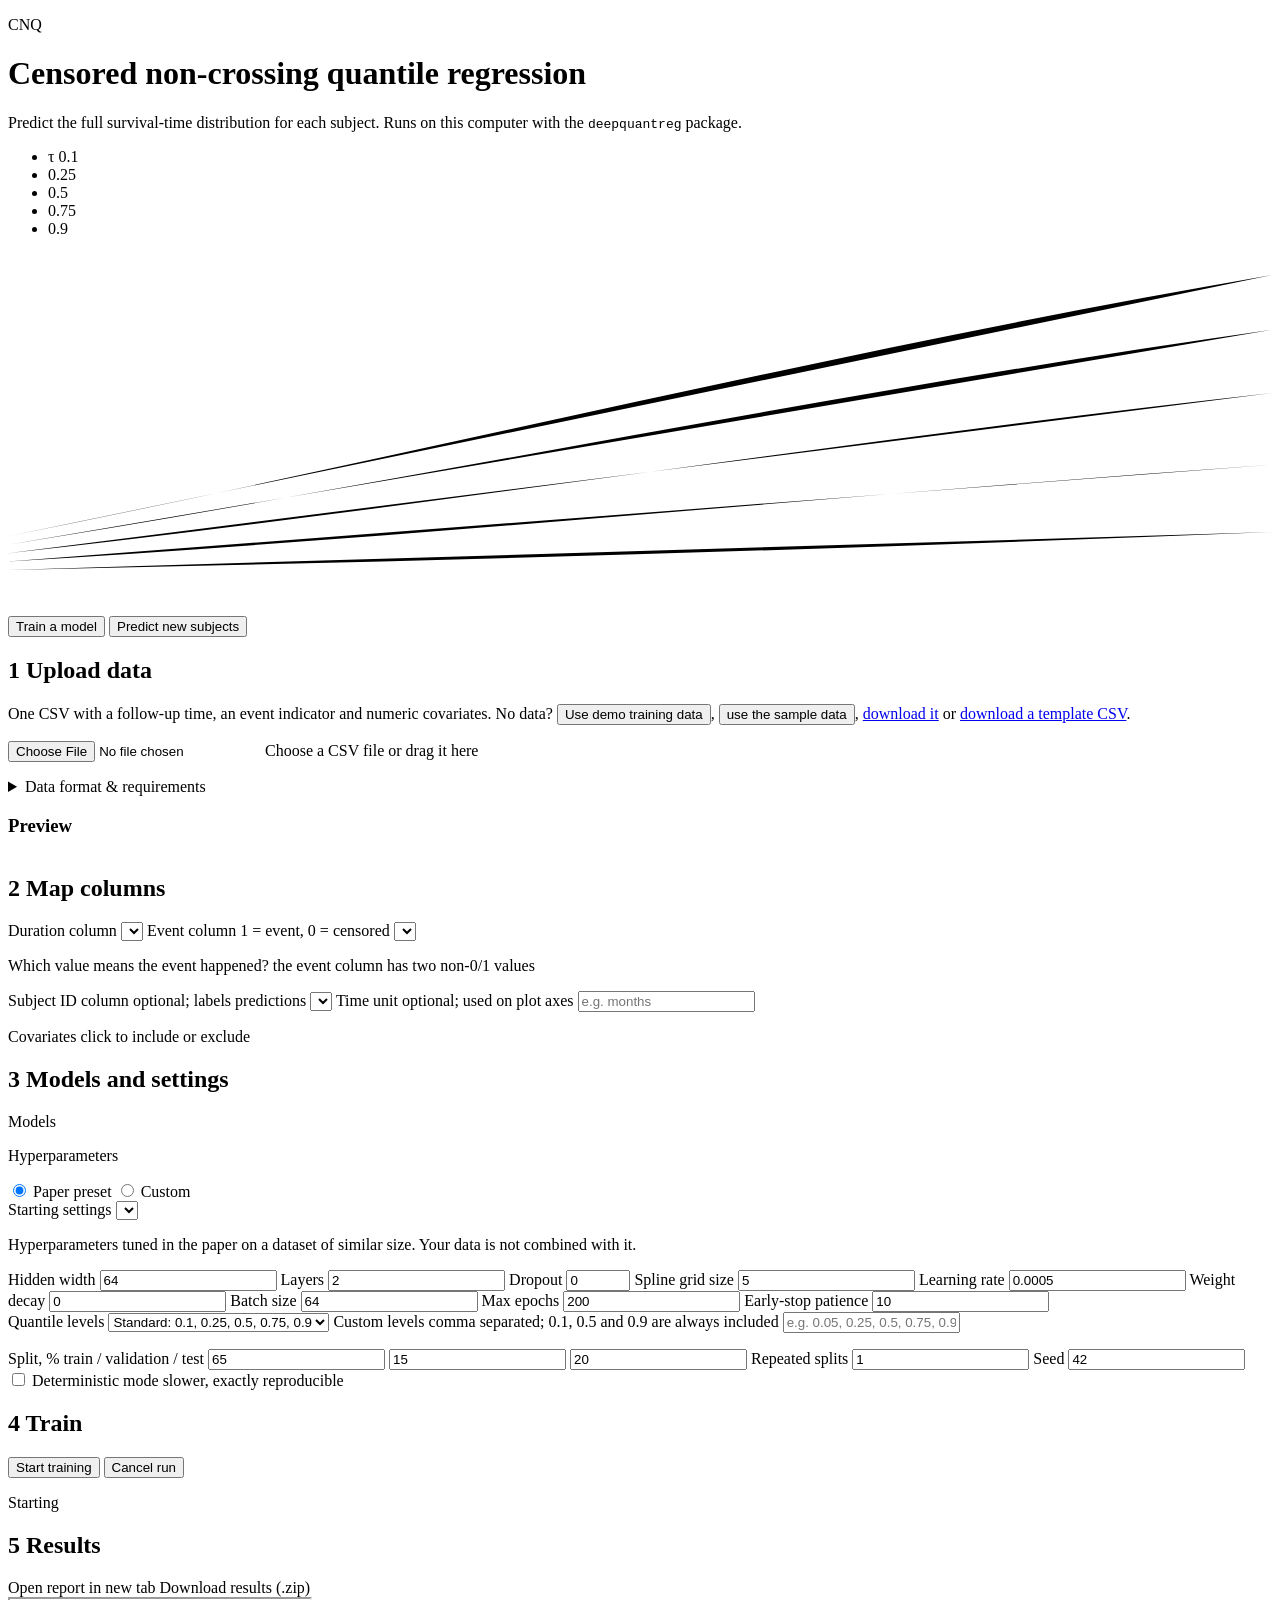
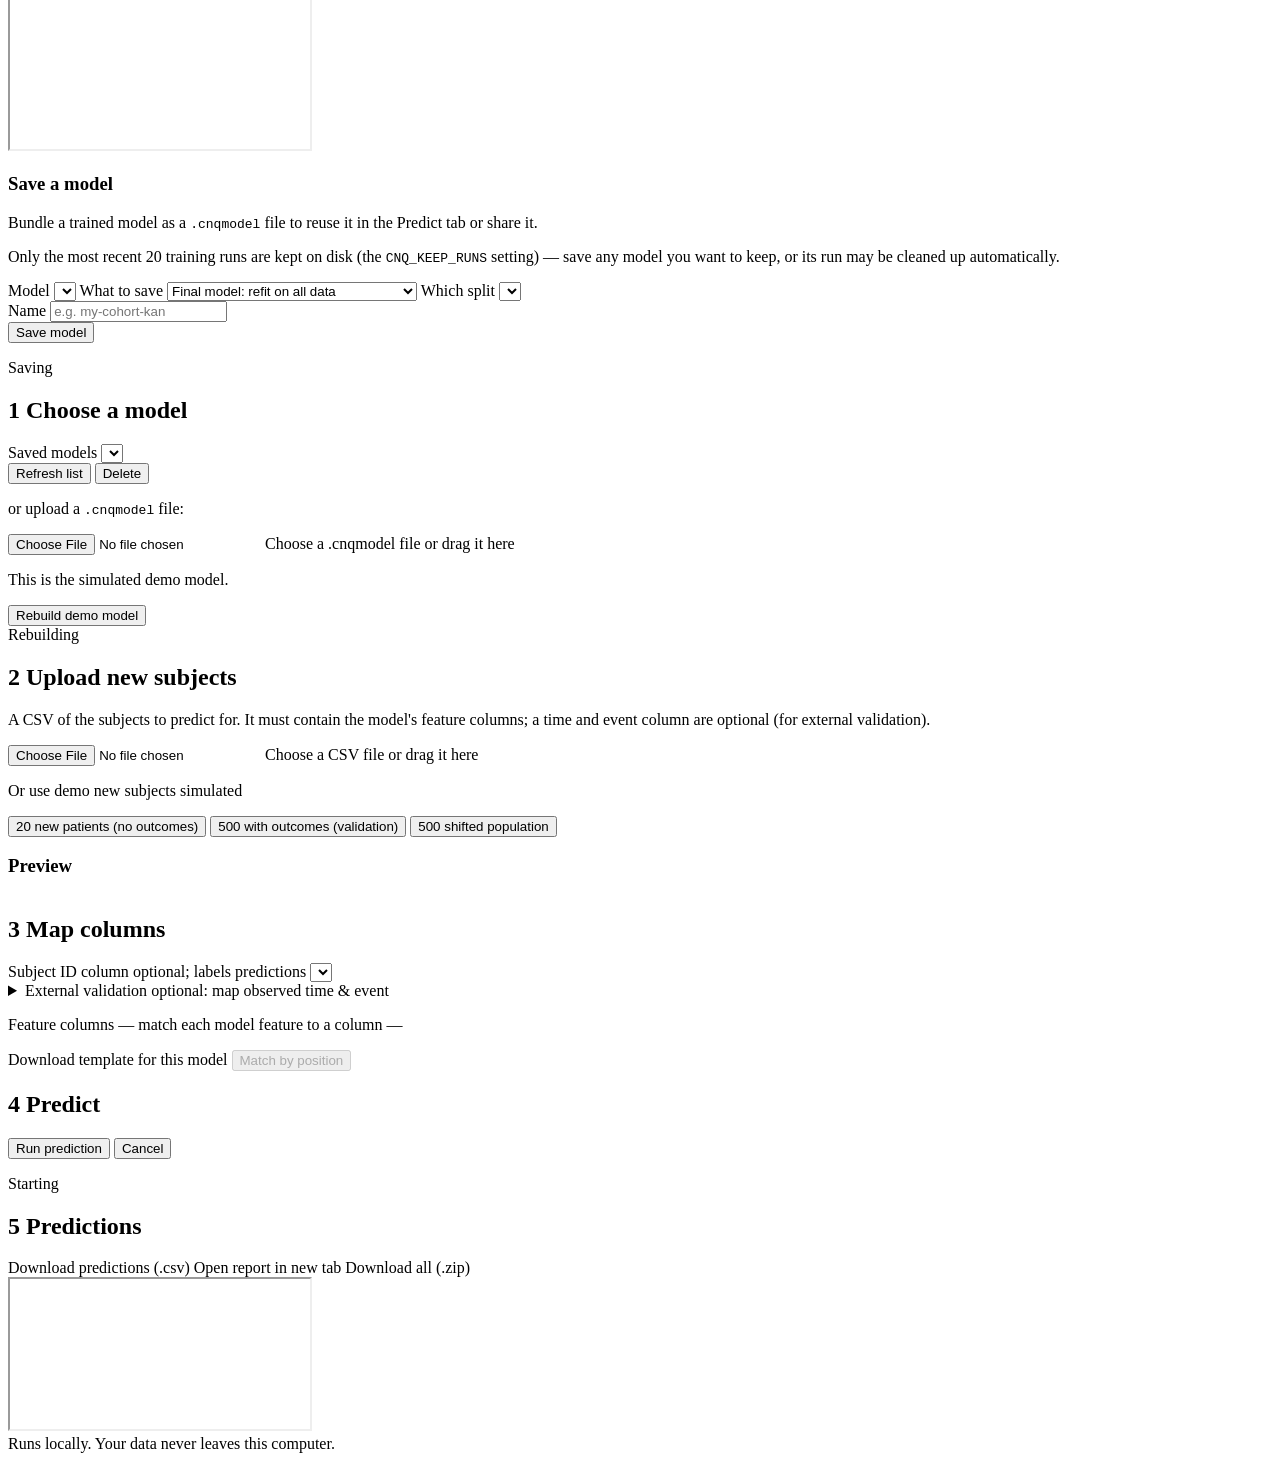
==== cnq_app/static/index.html @ d2b54f97 "Address models by stable id, not display label (fixes demo predict) Root cause: the HTTP layer speci" ====
<!doctype html>
<html lang="en">
<head>
  <meta charset="utf-8">
  <meta name="viewport" content="width=device-width, initial-scale=1">
  <title>CNQ: Censored Non-crossing Quantile Regression</title>
  <link rel="stylesheet" href="/style.css?v=9">
</head>
<body>
<header class="masthead">
  <div class="masthead-inner">
    <div class="masthead-text">
      <p class="product">CNQ</p>
      <h1>Censored non-crossing quantile regression</h1>
      <p class="sub">Predict the full survival-time distribution for each subject. Runs on this computer with the <code>deepquantreg</code> package.</p>
      <ul class="legend" aria-label="Quantile colour key">
        <li><i style="--c: var(--q10)"></i>τ 0.1</li>
        <li><i style="--c: var(--q25)"></i>0.25</li>
        <li><i style="--c: var(--q50)"></i>0.5</li>
        <li><i style="--c: var(--q75)"></i>0.75</li>
        <li><i style="--c: var(--q90)"></i>0.9</li>
      </ul>
    </div>
    <svg class="fan" viewBox="0 0 600 170" preserveAspectRatio="none" aria-hidden="true">
      <path d="M0,150 C200,146 400,140 600,132" stroke="var(--q10)"/>
      <path d="M0,146 C200,134 400,114 600,100" stroke="var(--q25)"/>
      <path d="M0,142 C200,120 400,88 600,66"  stroke="var(--q50)"/>
      <path d="M0,138 C200,106 400,64 600,36"  stroke="var(--q75)"/>
      <path d="M0,134 C200,94 400,44 600,10"   stroke="var(--q90)"/>
    </svg>
  </div>
</header>

<div id="health-banner" class="banner hidden" role="alert"></div>

<nav class="tabs" role="tablist" aria-label="Mode">
  <button class="tab on" id="tab-train" role="tab" aria-selected="true">Train a model</button>
  <button class="tab" id="tab-predict" role="tab" aria-selected="false">Predict new subjects</button>
</nav>

<main>
<div class="steps view" id="train-view">
  <!-- Step 1: data -->
  <section class="card step" id="step-data">
    <h2><span class="num">1</span> Upload data</h2>
    <p class="lead">One CSV with a follow-up time, an event indicator and numeric covariates.
      No data? <button type="button" id="use-demo" class="linklike">Use demo training data</button>,
      <button type="button" id="use-sample" class="linklike">use the sample data</button>,
      <a href="/api/sample" download>download it</a> or
      <a href="/api/template" download>download a template CSV</a>.</p>
    <label class="dropzone" for="file-input">
      <input type="file" id="file-input" accept=".csv,text/csv">
      <span class="dz-title">Choose a CSV file</span>
      <span class="dz-hint">or drag it here</span>
    </label>
    <p id="upload-status" class="status"></p>

    <details class="data-format">
      <summary>Data format &amp; requirements</summary>
      <div class="data-format-body">
        <p class="muted">One row per subject, with a header row and no blank rows.</p>
        <table class="doc-table">
          <tr><th>Column</th><th>What it is</th><th>Example</th></tr>
          <tr><td>Follow-up time</td><td>Time until the event or last contact (a positive number)</td><td>12.4</td></tr>
          <tr><td>Event indicator</td><td>1 = event happened, 0 = censored (still event-free)</td><td>1</td></tr>
          <tr><td>Covariates</td><td>One or more numeric predictors</td><td>age = 58</td></tr>
          <tr><td>Subject ID <span class="muted">(optional)</span></td><td>A label for each subject; not used as a predictor</td><td>S001</td></tr>
        </table>
        <ul class="checklist">
          <li>No blank cells in the columns you use.</li>
          <li>One row per subject (unique IDs if you provide an ID column).</li>
          <li>A single header row at the top.</li>
          <li>Times are positive; the event column is 0 or 1.</li>
        </ul>
        <p class="muted">Example</p>
        <pre class="example">subject_id,time,event,age,biomarker,treatment
S001,12.4,1,58,2.7,1
S002,36.0,0,64,1.2,0</pre>
        <p class="muted">Rough guide: aim for at least ~100 events; more events give steadier results.</p>
      </div>
    </details>

    <div id="preview-wrap" class="hidden">
      <h3>Preview</h3>
      <div class="table-scroll"><table id="preview-table"></table></div>
    </div>
  </section>

  <!-- Step 2: mapping -->
  <section class="card step hidden" id="step-map">
    <h2><span class="num">2</span> Map columns</h2>
    <div class="row">
      <label>Duration column
        <select id="duration-col"></select>
      </label>
      <label>Event column <span class="muted">1 = event, 0 = censored</span>
        <select id="event-col"></select>
      </label>
    </div>

    <div id="event-map" class="hidden subpanel">
      <p class="field-label">Which value means the event happened?
        <span class="muted">the event column has two non-0/1 values</span></p>
      <div id="event-map-options" class="segmented" role="radiogroup"></div>
    </div>

    <div class="row">
      <label>Subject ID column <span class="muted">optional; labels predictions</span>
        <select id="id-col"></select>
      </label>
      <label>Time unit <span class="muted">optional; used on plot axes</span>
        <input type="text" id="time-unit" placeholder="e.g. months" maxlength="24">
      </label>
    </div>

    <p class="field-label">Covariates <span class="muted">click to include or exclude</span></p>
    <div id="feature-list" class="chips"></div>

    <div id="validation-panel" class="validation hidden" aria-live="polite">
      <div id="v-errors" class="v-group v-errors"></div>
      <div id="v-warnings" class="v-group v-warnings"></div>
      <div id="v-summary" class="v-summary"></div>
    </div>
  </section>

  <!-- Step 3: models + config -->
  <section class="card step hidden" id="step-config">
    <h2><span class="num">3</span> Models and settings</h2>

    <p class="field-label">Models</p>
    <div id="model-list" class="chips chips-lg"></div>

    <p class="field-label">Hyperparameters</p>
    <div class="segmented" role="radiogroup">
      <label><input type="radio" name="mode" value="preset" checked> Paper preset</label>
      <label><input type="radio" name="mode" value="custom"> Custom</label>
    </div>

    <div id="preset-block" class="subpanel">
      <label>Starting settings
        <select id="preset-select"></select>
      </label>
      <p class="muted">Hyperparameters tuned in the paper on a dataset of similar size. Your data is not combined with it.</p>
    </div>

    <div id="custom-block" class="hidden subpanel grid-custom">
      <label>Hidden width <input type="number" id="c-hidden" value="64" min="1"></label>
      <label>Layers <input type="number" id="c-layers" value="2" min="1"></label>
      <label>Dropout <input type="number" id="c-dropout" value="0" step="0.05" min="0" max="0.9"></label>
      <label>Spline grid size <input type="number" id="c-grid" value="5" min="1"></label>
      <label>Learning rate <input type="number" id="c-lr" value="0.0005" step="0.0001"></label>
      <label>Weight decay <input type="number" id="c-wd" value="0" step="0.0001"></label>
      <label>Batch size <input type="number" id="c-batch" value="64" min="1"></label>
      <label>Max epochs <input type="number" id="c-epochs" value="200" min="1"></label>
      <label>Early-stop patience <input type="number" id="c-patience" value="10" min="1"></label>
    </div>

    <label>Quantile levels
      <select id="quantile-grid">
        <option value="standard">Standard: 0.1, 0.25, 0.5, 0.75, 0.9</option>
        <option value="every10">Every 10%: 0.1 to 0.9</option>
        <option value="every5">Every 5%: 0.05 to 0.95</option>
        <option value="every1">Every 1%: 0.01 to 0.99</option>
        <option value="custom">Custom list</option>
      </select>
    </label>
    <label id="quantile-custom-wrap" class="hidden">Custom levels
      <span class="muted">comma separated; 0.1, 0.5 and 0.9 are always included</span>
      <input type="text" id="quantile-custom" placeholder="e.g. 0.05, 0.25, 0.5, 0.75, 0.95">
    </label>
    <p id="quantile-info" class="muted"></p>
    <p id="quantile-warning" class="q-warning hidden"></p>

    <div class="row">
      <label class="split">Split, % <span class="muted">train / validation / test</span>
        <span class="split-inputs">
          <input type="number" id="split-train" value="65" min="0" aria-label="Train percent">
          <input type="number" id="split-valid" value="15" min="0" aria-label="Validation percent">
          <input type="number" id="split-test" value="20" min="0" aria-label="Test percent">
        </span>
      </label>
      <label>Repeated splits <input type="number" id="n-splits" value="1" min="1"></label>
      <label>Seed <input type="number" id="seed" value="42"></label>
    </div>
    <label class="inline"><input type="checkbox" id="deterministic"> Deterministic mode <span class="muted">slower, exactly reproducible</span></label>
  </section>

  <!-- Step 4: run -->
  <section class="card step hidden" id="step-run">
    <h2><span class="num">4</span> Train</h2>
    <div class="actions">
      <button id="run-btn" class="primary">Start training</button>
      <button id="cancel-btn" class="ghost-danger hidden">Cancel run</button>
    </div>
    <p id="run-error" class="error" role="status"></p>

    <div id="progress-wrap" class="progress hidden" aria-live="polite">
      <div class="progress-head">
        <span class="spinner" aria-hidden="true"></span>
        <span id="progress-step">Starting</span>
      </div>
      <div class="bar"><div id="bar-fill"></div></div>
      <div id="progress-detail" class="progress-detail"></div>
    </div>
  </section>

  <!-- Results -->
  <section class="card step hidden" id="step-results">
    <h2><span class="num">5</span> Results</h2>
    <div class="downloads">
      <a id="dl-report" class="btn" target="_blank">Open report in new tab</a>
      <a id="dl-zip" class="btn btn-outline">Download results (.zip)</a>
    </div>
    <iframe id="report-frame" title="Run report"></iframe>

    <div class="save-panel hidden" id="save-panel">
      <h3>Save a model</h3>
      <p class="muted">Bundle a trained model as a <code>.cnqmodel</code> file to reuse it in the Predict tab or share it.</p>
      <p class="muted">Only the most recent 20 training runs are kept on disk (the <code>CNQ_KEEP_RUNS</code>
        setting) — save any model you want to keep, or its run may be cleaned up automatically.</p>
      <div class="row">
        <label>Model
          <select id="save-model"></select>
        </label>
        <label>What to save
          <select id="save-type">
            <option value="final">Final model: refit on all data</option>
            <option value="ensemble">Ensemble of the repeated-split models</option>
            <option value="single_split">Single split</option>
          </select>
        </label>
        <label id="save-split-wrap" class="hidden">Which split
          <select id="save-split"></select>
        </label>
      </div>
      <div class="row">
        <label>Name
          <input type="text" id="save-name" placeholder="e.g. my-cohort-kan" maxlength="80">
        </label>
        <div class="save-action">
          <button id="save-btn" class="primary">Save model</button>
        </div>
      </div>
      <p id="save-error" class="error"></p>
      <div id="save-progress" class="progress hidden" aria-live="polite">
        <div class="progress-head">
          <span class="spinner" aria-hidden="true"></span>
          <span id="save-progress-step">Saving</span>
        </div>
        <div class="bar"><div id="save-bar-fill"></div></div>
        <div id="save-progress-detail" class="progress-detail"></div>
      </div>
      <p id="save-result" class="status hidden"></p>
    </div>
  </section>
</div><!-- /train-view -->

<div class="steps view hidden" id="predict-view">
  <!-- P1: choose a model -->
  <section class="card step" id="p-step-model">
    <h2><span class="num">1</span> Choose a model</h2>
    <div class="row">
      <label>Saved models
        <select id="p-model-select"></select>
      </label>
      <div class="save-action">
        <button type="button" id="p-refresh-models" class="linklike">Refresh list</button>
        <button type="button" id="p-delete-model" class="linklike danger-link hidden">Delete</button>
      </div>
    </div>
    <p class="lead">or upload a <code>.cnqmodel</code> file:</p>
    <label class="dropzone" for="p-model-file">
      <input type="file" id="p-model-file" accept=".cnqmodel">
      <span class="dz-title">Choose a .cnqmodel file</span>
      <span class="dz-hint">or drag it here</span>
    </label>
    <p id="p-model-status" class="status"></p>
    <div id="p-model-summary" class="model-summary hidden"></div>
    <div id="p-demo-rebuild" class="subpanel hidden">
      <p id="p-demo-rebuild-msg" class="status">This is the simulated demo model.</p>
      <button type="button" id="p-demo-rebuild-btn" class="btn-outline">Rebuild demo model</button>
      <div id="p-demo-rebuild-progress" class="progress hidden" aria-live="polite">
        <div class="progress-head"><span class="spinner" aria-hidden="true"></span>
          <span id="p-demo-rebuild-step">Rebuilding</span></div>
        <div class="bar"><div id="p-demo-rebuild-fill"></div></div>
        <div id="p-demo-rebuild-detail" class="progress-detail"></div>
      </div>
    </div>
  </section>

  <!-- P2: upload new subjects -->
  <section class="card step hidden" id="p-step-data">
    <h2><span class="num">2</span> Upload new subjects</h2>
    <p class="lead">A CSV of the subjects to predict for. It must contain the model's feature columns;
      a time and event column are optional (for external validation).</p>
    <label class="dropzone" for="p-file-input">
      <input type="file" id="p-file-input" accept=".csv,text/csv">
      <span class="dz-title">Choose a CSV file</span>
      <span class="dz-hint">or drag it here</span>
    </label>
    <p class="field-label">Or use demo new subjects <span class="muted">simulated</span></p>
    <div class="demo-choices" id="p-demo-subjects">
      <button type="button" class="btn-outline" data-demo="new">20 new patients (no outcomes)</button>
      <button type="button" class="btn-outline" data-demo="outcomes">500 with outcomes (validation)</button>
      <button type="button" class="btn-outline" data-demo="shifted">500 shifted population</button>
    </div>
    <p id="p-upload-status" class="status"></p>
    <div id="p-preview-wrap" class="hidden">
      <h3>Preview</h3>
      <div class="table-scroll"><table id="p-preview-table"></table></div>
    </div>
  </section>

  <!-- P3: map columns -->
  <section class="card step hidden" id="p-step-map">
    <h2><span class="num">3</span> Map columns</h2>
    <div class="row">
      <label>Subject ID column <span class="muted">optional; labels predictions</span>
        <select id="p-id-col"></select>
      </label>
    </div>
    <details class="data-format" id="p-external-block">
      <summary>External validation <span class="muted">optional: map observed time &amp; event</span></summary>
      <div class="data-format-body">
        <p class="muted">If your new subjects have known outcomes, map them to score the predictions
          (IPCW pinball, coverage, Uno C, calibration). The event column should be 0/1.</p>
        <div class="row">
          <label>Time column
            <select id="p-time-col"></select>
          </label>
          <label>Event column <span class="muted">1 = event, 0 = censored</span>
            <select id="p-event-col"></select>
          </label>
        </div>
      </div>
    </details>

    <p class="field-label">Feature columns
      <span class="muted" id="p-map-status">— match each model feature to a column —</span></p>
    <div class="map-actions">
      <a id="p-template-link" class="btn btn-outline hidden" download>Download template for this model</a>
      <button type="button" id="p-match-position" class="btn btn-outline" disabled>Match by position</button>
    </div>
    <div class="table-scroll map-scroll">
      <table id="p-feature-map" class="map-table"></table>
    </div>

    <div id="p-validation-panel" class="validation hidden" aria-live="polite">
      <div id="p-v-errors" class="v-group v-errors"></div>
      <div id="p-v-warnings" class="v-group v-warnings"></div>
      <div id="p-v-summary" class="v-summary"></div>
    </div>
  </section>

  <!-- P4: run -->
  <section class="card step hidden" id="p-step-run">
    <h2><span class="num">4</span> Predict</h2>
    <div class="actions">
      <button id="p-run-btn" class="primary">Run prediction</button>
      <button id="p-cancel-btn" class="ghost-danger hidden">Cancel</button>
    </div>
    <p id="p-run-error" class="error" role="status"></p>
    <div id="p-progress-wrap" class="progress hidden" aria-live="polite">
      <div class="progress-head">
        <span class="spinner" aria-hidden="true"></span>
        <span id="p-progress-step">Starting</span>
      </div>
      <div class="bar"><div id="p-bar-fill"></div></div>
      <div id="p-progress-detail" class="progress-detail"></div>
    </div>
  </section>

  <!-- P5: results -->
  <section class="card step hidden" id="p-step-results">
    <h2><span class="num">5</span> Predictions</h2>
    <p id="p-result-summary" class="v-summary"></p>
    <p id="p-result-mapping" class="muted"></p>
    <div class="downloads">
      <a id="p-dl-predictions" class="btn">Download predictions (.csv)</a>
      <a id="p-dl-report" class="btn btn-outline" target="_blank">Open report in new tab</a>
      <a id="p-dl-zip" class="btn btn-outline">Download all (.zip)</a>
    </div>
    <div class="table-scroll"><table id="p-pred-table"></table></div>
    <iframe id="p-report-frame" title="Prediction report"></iframe>
  </section>
</div><!-- /predict-view -->
</main>

<footer class="foot">Runs locally. Your data never leaves this computer.</footer>

<script src="/app.js?v=9"></script>
</body>
</html>
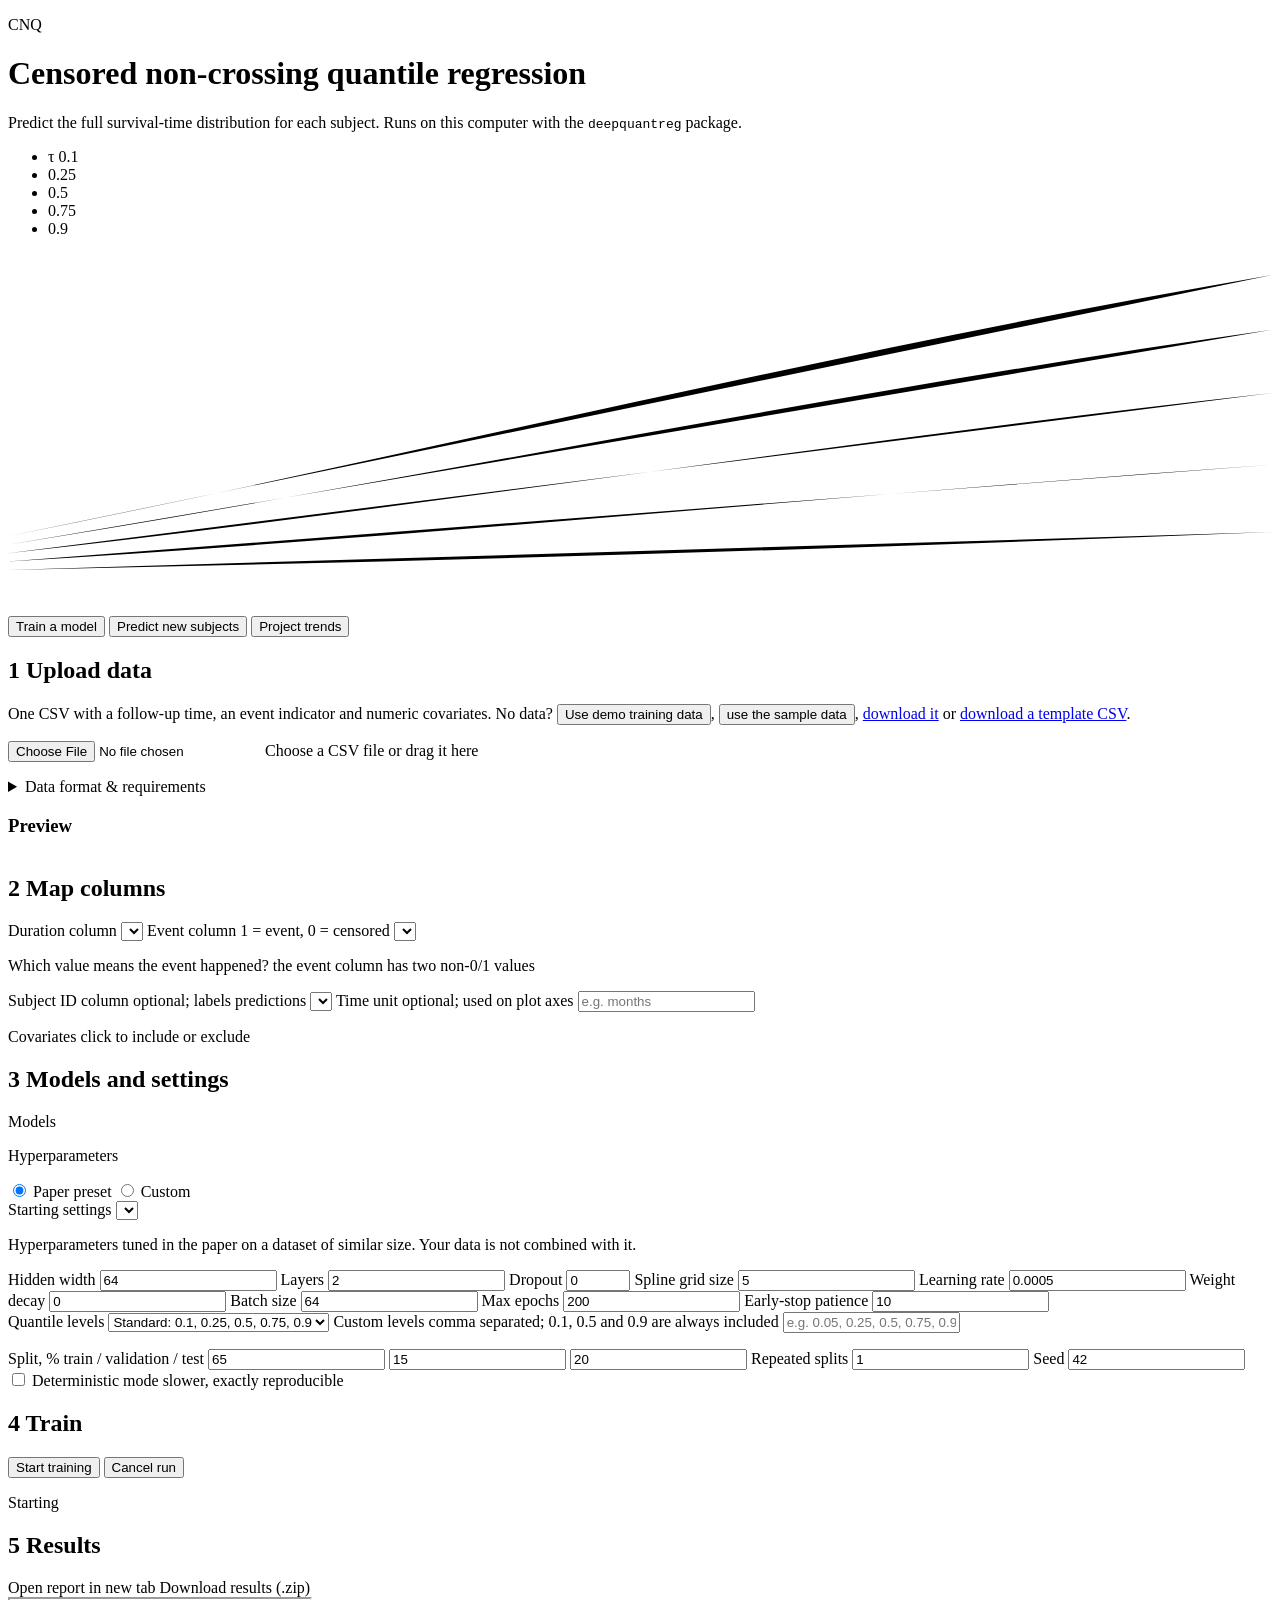
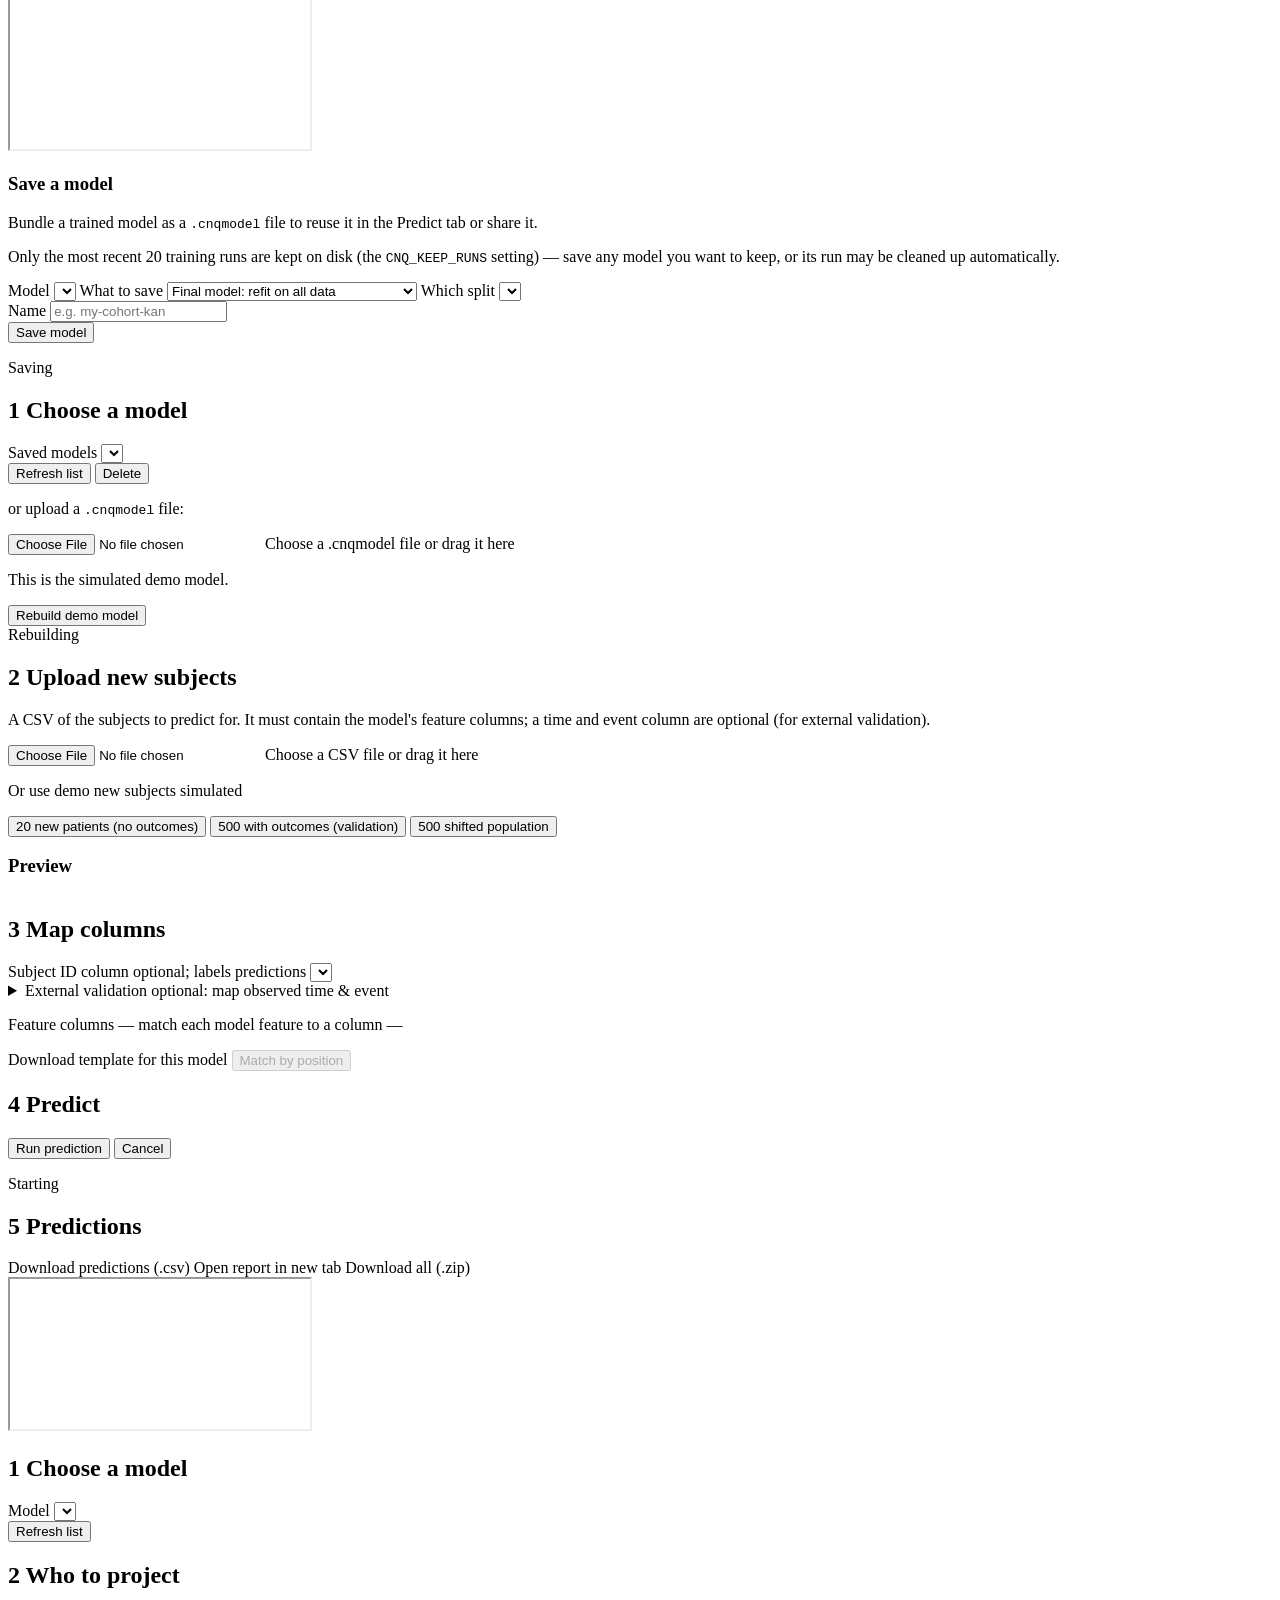
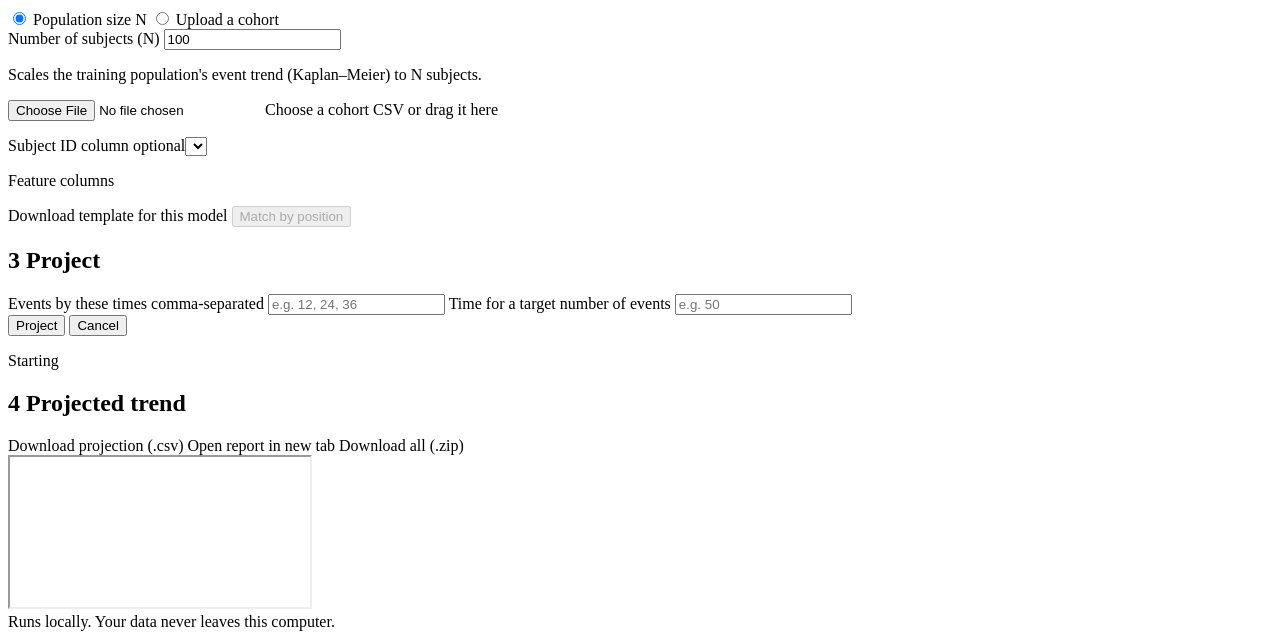
==== commit 0d03c5e7: "Add population/cohort trend projection (Phase 1) New 'Project trends' tab turns per-subject predicti" ====
--- a/cnq_app/static/index.html
+++ b/cnq_app/static/index.html
@@ -4,7 +4,7 @@
   <meta charset="utf-8">
   <meta name="viewport" content="width=device-width, initial-scale=1">
   <title>CNQ: Censored Non-crossing Quantile Regression</title>
-  <link rel="stylesheet" href="/style.css?v=9">
+  <link rel="stylesheet" href="/style.css?v=10">
 </head>
 <body>
 <header class="masthead">
@@ -36,6 +36,7 @@
 <nav class="tabs" role="tablist" aria-label="Mode">
   <button class="tab on" id="tab-train" role="tab" aria-selected="true">Train a model</button>
   <button class="tab" id="tab-predict" role="tab" aria-selected="false">Predict new subjects</button>
+  <button class="tab" id="tab-project" role="tab" aria-selected="false">Project trends</button>
 </nav>
 
 <main>
@@ -384,10 +385,89 @@
     <iframe id="p-report-frame" title="Prediction report"></iframe>
   </section>
 </div><!-- /predict-view -->
+
+<div class="steps view hidden" id="project-view">
+  <!-- PR1: model -->
+  <section class="card step" id="pr-step-model">
+    <h2><span class="num">1</span> Choose a model</h2>
+    <div class="row">
+      <label>Model <select id="pr-model-select"></select></label>
+      <div class="save-action">
+        <button type="button" id="pr-refresh-models" class="linklike">Refresh list</button>
+      </div>
+    </div>
+    <div id="pr-model-summary" class="model-summary hidden"></div>
+    <p id="pr-model-note" class="status"></p>
+  </section>
+
+  <!-- PR2: cohort -->
+  <section class="card step hidden" id="pr-step-inputs">
+    <h2><span class="num">2</span> Who to project</h2>
+    <div class="segmented" role="radiogroup">
+      <label><input type="radio" name="pr-mode" value="population" checked> Population size N</label>
+      <label><input type="radio" name="pr-mode" value="cohort"> Upload a cohort</label>
+    </div>
+    <div id="pr-population-block" class="subpanel">
+      <label>Number of subjects (N) <input type="number" id="pr-n" value="100" min="1"></label>
+      <p class="muted">Scales the training population's event trend (Kaplan–Meier) to N subjects.</p>
+    </div>
+    <div id="pr-cohort-block" class="subpanel hidden">
+      <label class="dropzone" for="pr-file-input">
+        <input type="file" id="pr-file-input" accept=".csv,text/csv">
+        <span class="dz-title">Choose a cohort CSV</span>
+        <span class="dz-hint">or drag it here</span>
+      </label>
+      <p id="pr-upload-status" class="status"></p>
+      <div class="row">
+        <label>Subject ID column <span class="muted">optional</span><select id="pr-id-col"></select></label>
+      </div>
+      <p class="field-label">Feature columns <span class="muted" id="pr-map-status"></span></p>
+      <div class="map-actions">
+        <a id="pr-template-link" class="btn btn-outline hidden" download>Download template for this model</a>
+        <button type="button" id="pr-match-position" class="btn btn-outline" disabled>Match by position</button>
+      </div>
+      <div class="table-scroll map-scroll"><table id="pr-feature-map" class="map-table"></table></div>
+    </div>
+  </section>
+
+  <!-- PR3: query + run -->
+  <section class="card step hidden" id="pr-step-query">
+    <h2><span class="num">3</span> Project</h2>
+    <div class="row">
+      <label>Events by these times <span class="muted">comma-separated</span>
+        <input type="text" id="pr-time-points" placeholder="e.g. 12, 24, 36"></label>
+      <label>Time for a target <span class="muted">number of events</span>
+        <input type="number" id="pr-target-events" min="1" placeholder="e.g. 50"></label>
+    </div>
+    <div class="actions">
+      <button id="pr-run-btn" class="primary">Project</button>
+      <button id="pr-cancel-btn" class="ghost-danger hidden">Cancel</button>
+    </div>
+    <p id="pr-run-error" class="error" role="status"></p>
+    <div id="pr-progress-wrap" class="progress hidden" aria-live="polite">
+      <div class="progress-head"><span class="spinner" aria-hidden="true"></span>
+        <span id="pr-progress-step">Starting</span></div>
+      <div class="bar"><div id="pr-bar-fill"></div></div>
+      <div id="pr-progress-detail" class="progress-detail"></div>
+    </div>
+  </section>
+
+  <!-- PR4: results -->
+  <section class="card step hidden" id="pr-step-results">
+    <h2><span class="num">4</span> Projected trend</h2>
+    <p id="pr-result-summary" class="v-summary"></p>
+    <div class="downloads">
+      <a id="pr-dl-csv" class="btn">Download projection (.csv)</a>
+      <a id="pr-dl-report" class="btn btn-outline" target="_blank">Open report in new tab</a>
+      <a id="pr-dl-zip" class="btn btn-outline">Download all (.zip)</a>
+    </div>
+    <iframe id="pr-report-frame" title="Projection report"></iframe>
+  </section>
+</div><!-- /project-view -->
 </main>
 
 <footer class="foot">Runs locally. Your data never leaves this computer.</footer>
 
-<script src="/app.js?v=9"></script>
+<script src="/app.js?v=10"></script>
 </body>
 </html>
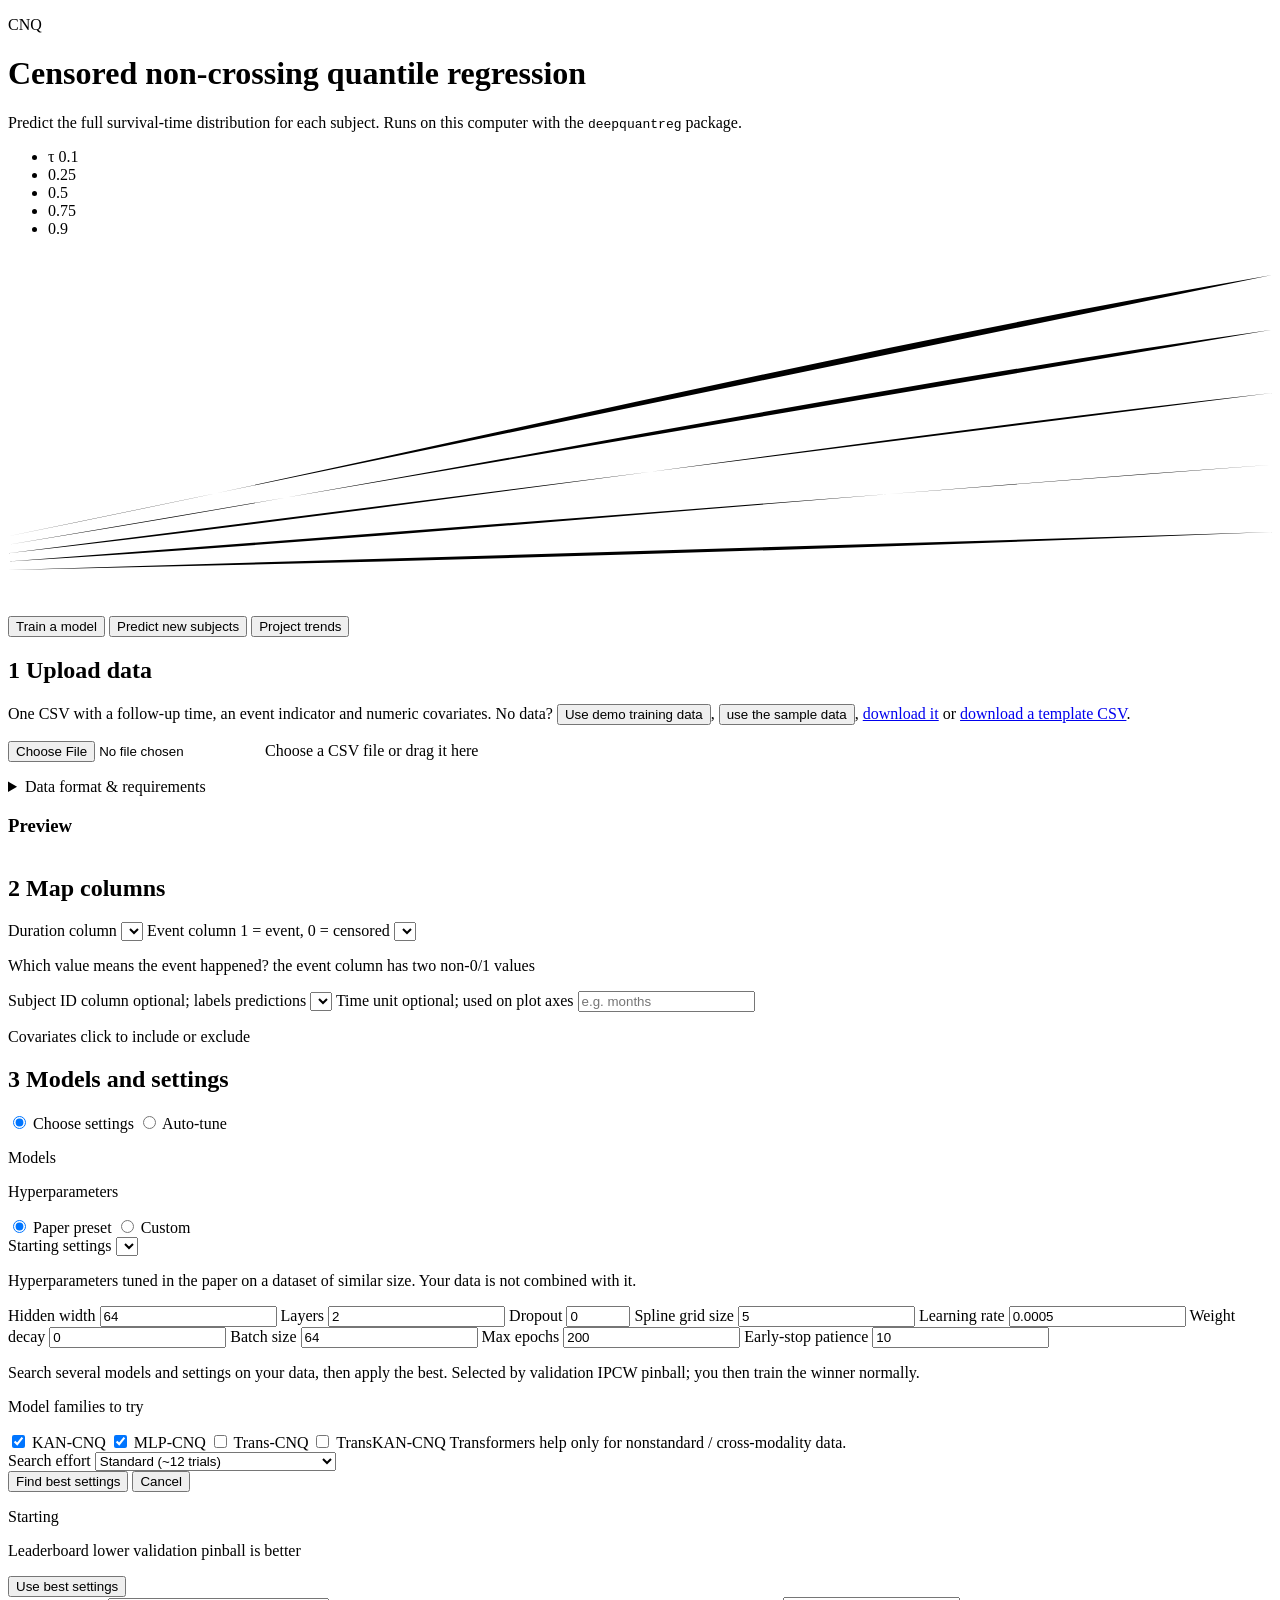
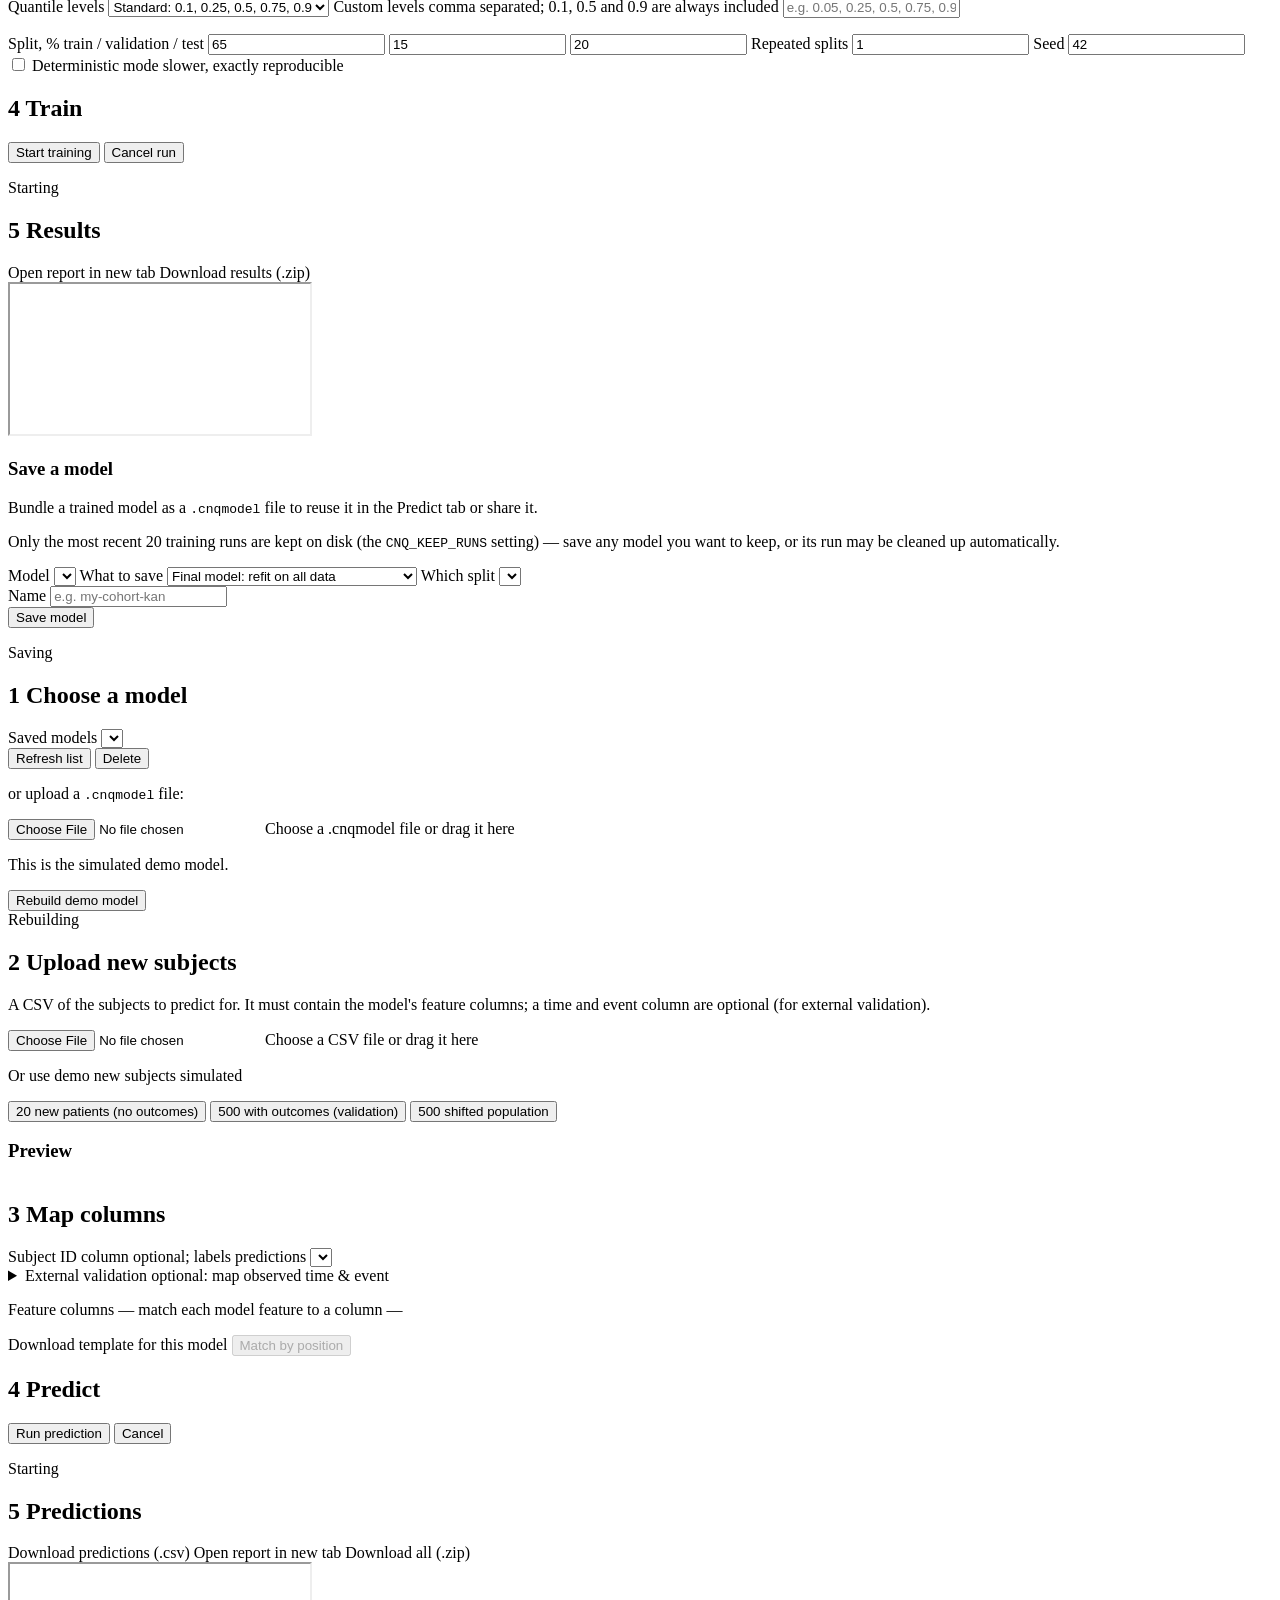
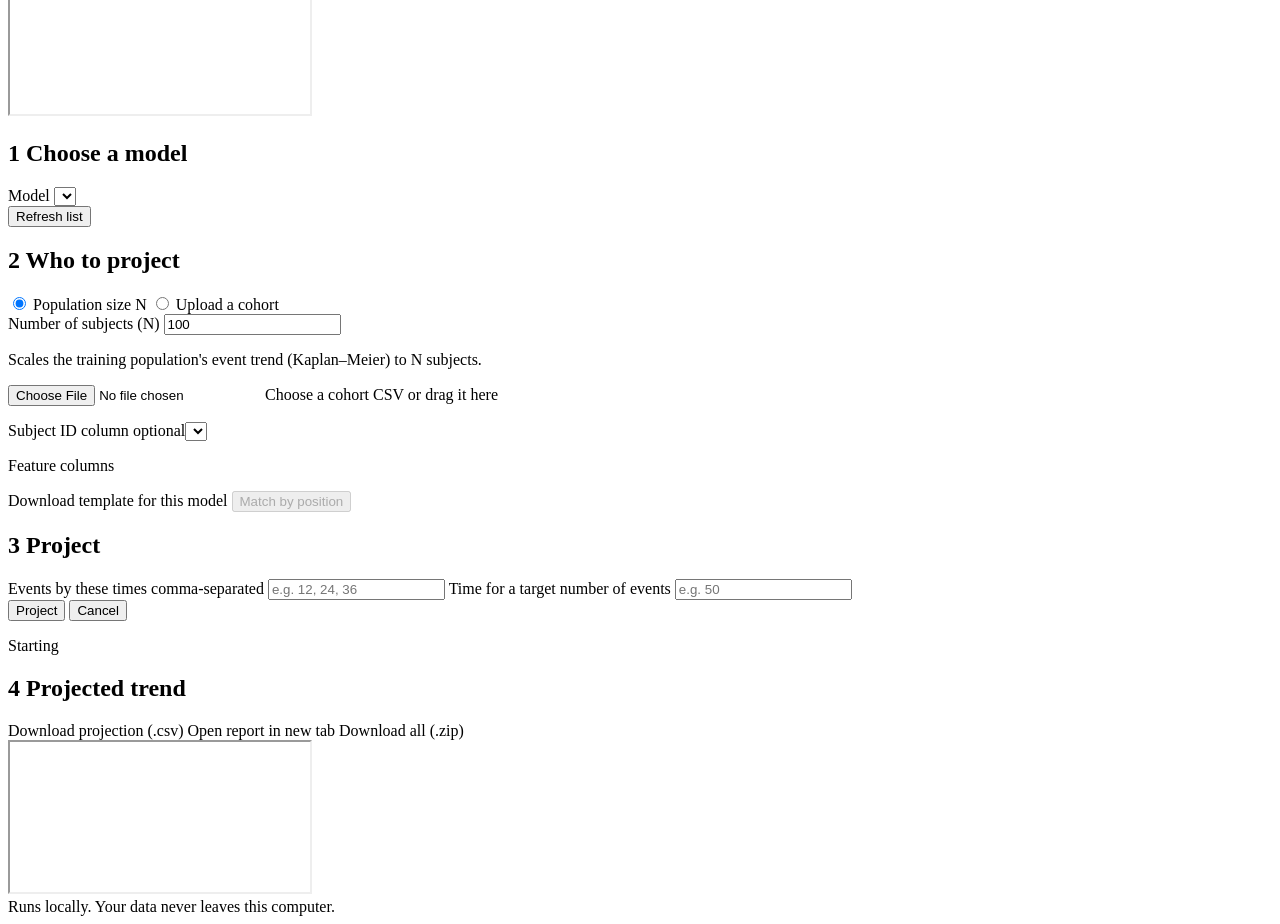
==== commit 03ccf86f: "Add auto-tune (model + hyper-parameter search) and data-driven defaults Train tab gains a 'Choose se" ====
--- a/cnq_app/static/index.html
+++ b/cnq_app/static/index.html
@@ -4,7 +4,7 @@
   <meta charset="utf-8">
   <meta name="viewport" content="width=device-width, initial-scale=1">
   <title>CNQ: Censored Non-crossing Quantile Regression</title>
-  <link rel="stylesheet" href="/style.css?v=10">
+  <link rel="stylesheet" href="/style.css?v=11">
 </head>
 <body>
 <header class="masthead">
@@ -128,32 +128,75 @@
   <section class="card step hidden" id="step-config">
     <h2><span class="num">3</span> Models and settings</h2>
 
-    <p class="field-label">Models</p>
-    <div id="model-list" class="chips chips-lg"></div>
-
-    <p class="field-label">Hyperparameters</p>
     <div class="segmented" role="radiogroup">
-      <label><input type="radio" name="mode" value="preset" checked> Paper preset</label>
-      <label><input type="radio" name="mode" value="custom"> Custom</label>
-    </div>
-
-    <div id="preset-block" class="subpanel">
-      <label>Starting settings
-        <select id="preset-select"></select>
-      </label>
-      <p class="muted">Hyperparameters tuned in the paper on a dataset of similar size. Your data is not combined with it.</p>
-    </div>
-
-    <div id="custom-block" class="hidden subpanel grid-custom">
-      <label>Hidden width <input type="number" id="c-hidden" value="64" min="1"></label>
-      <label>Layers <input type="number" id="c-layers" value="2" min="1"></label>
-      <label>Dropout <input type="number" id="c-dropout" value="0" step="0.05" min="0" max="0.9"></label>
-      <label>Spline grid size <input type="number" id="c-grid" value="5" min="1"></label>
-      <label>Learning rate <input type="number" id="c-lr" value="0.0005" step="0.0001"></label>
-      <label>Weight decay <input type="number" id="c-wd" value="0" step="0.0001"></label>
-      <label>Batch size <input type="number" id="c-batch" value="64" min="1"></label>
-      <label>Max epochs <input type="number" id="c-epochs" value="200" min="1"></label>
-      <label>Early-stop patience <input type="number" id="c-patience" value="10" min="1"></label>
+      <label><input type="radio" name="settings-mode" value="manual" checked> Choose settings</label>
+      <label><input type="radio" name="settings-mode" value="auto"> Auto-tune</label>
+    </div>
+
+    <div id="manual-block">
+      <p class="field-label">Models</p>
+      <div id="model-list" class="chips chips-lg"></div>
+
+      <p class="field-label">Hyperparameters</p>
+      <div class="segmented" role="radiogroup">
+        <label><input type="radio" name="mode" value="preset" checked> Paper preset</label>
+        <label><input type="radio" name="mode" value="custom"> Custom</label>
+      </div>
+
+      <div id="preset-block" class="subpanel">
+        <label>Starting settings
+          <select id="preset-select"></select>
+        </label>
+        <p class="muted">Hyperparameters tuned in the paper on a dataset of similar size. Your data is not combined with it.</p>
+      </div>
+
+      <div id="custom-block" class="hidden subpanel grid-custom">
+        <label>Hidden width <input type="number" id="c-hidden" value="64" min="1"></label>
+        <label>Layers <input type="number" id="c-layers" value="2" min="1"></label>
+        <label>Dropout <input type="number" id="c-dropout" value="0" step="0.05" min="0" max="0.9"></label>
+        <label>Spline grid size <input type="number" id="c-grid" value="5" min="1"></label>
+        <label>Learning rate <input type="number" id="c-lr" value="0.0005" step="0.0001"></label>
+        <label>Weight decay <input type="number" id="c-wd" value="0" step="0.0001"></label>
+        <label>Batch size <input type="number" id="c-batch" value="64" min="1"></label>
+        <label>Max epochs <input type="number" id="c-epochs" value="200" min="1"></label>
+        <label>Early-stop patience <input type="number" id="c-patience" value="10" min="1"></label>
+      </div>
+    </div>
+
+    <div id="autotune-block" class="hidden subpanel">
+      <p class="muted">Search several models and settings on your data, then apply the best.
+        Selected by validation IPCW pinball; you then train the winner normally.</p>
+      <p class="field-label">Model families to try</p>
+      <div class="chips" id="tune-families">
+        <label class="inline"><input type="checkbox" value="KAN_gaps" checked> KAN-CNQ</label>
+        <label class="inline"><input type="checkbox" value="MLP_multiQ_gaps" checked> MLP-CNQ</label>
+        <label class="inline"><input type="checkbox" value="TransformerPS_gaps"> Trans-CNQ</label>
+        <label class="inline"><input type="checkbox" value="Transformer_KAN_gaps"> TransKAN-CNQ</label>
+        <span class="muted">Transformers help only for nonstandard / cross-modality data.</span>
+      </div>
+      <label>Search effort
+        <select id="tune-effort">
+          <option value="quick">Quick (~6 trials)</option>
+          <option value="standard" selected>Standard (~12 trials)</option>
+          <option value="thorough">Thorough (~24 trials, repeated splits)</option>
+        </select>
+      </label>
+      <div class="actions">
+        <button id="tune-btn" class="primary">Find best settings</button>
+        <button id="tune-cancel-btn" class="ghost-danger hidden">Cancel</button>
+      </div>
+      <p id="tune-error" class="error"></p>
+      <div id="tune-progress-wrap" class="progress hidden" aria-live="polite">
+        <div class="progress-head"><span class="spinner" aria-hidden="true"></span>
+          <span id="tune-progress-step">Starting</span></div>
+        <div class="bar"><div id="tune-bar-fill"></div></div>
+        <div id="tune-progress-detail" class="progress-detail"></div>
+      </div>
+      <div id="tune-results" class="hidden">
+        <p class="field-label">Leaderboard <span class="muted">lower validation pinball is better</span></p>
+        <div class="table-scroll"><table id="tune-table"></table></div>
+        <div class="actions"><button id="tune-use-best" class="primary">Use best settings</button></div>
+      </div>
     </div>
 
     <label>Quantile levels
@@ -468,6 +511,6 @@
 
 <footer class="foot">Runs locally. Your data never leaves this computer.</footer>
 
-<script src="/app.js?v=10"></script>
+<script src="/app.js?v=11"></script>
 </body>
 </html>
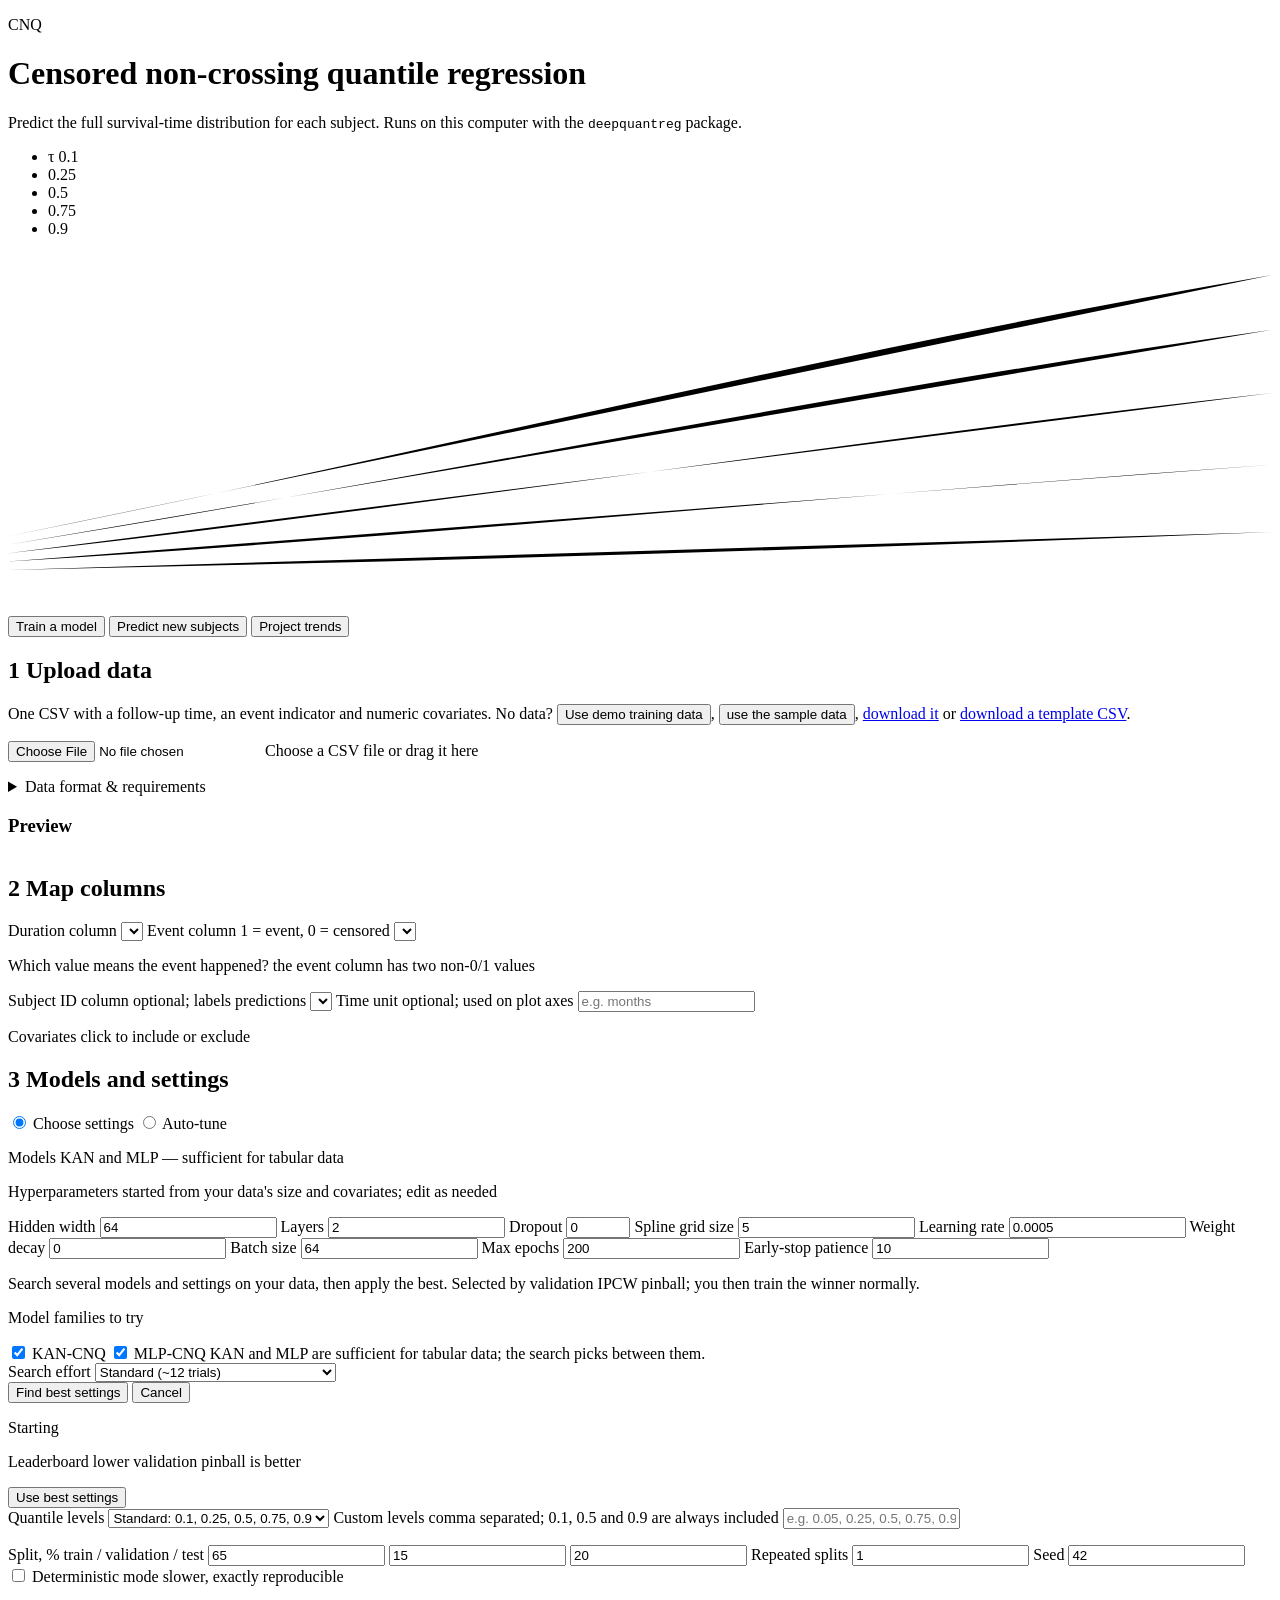
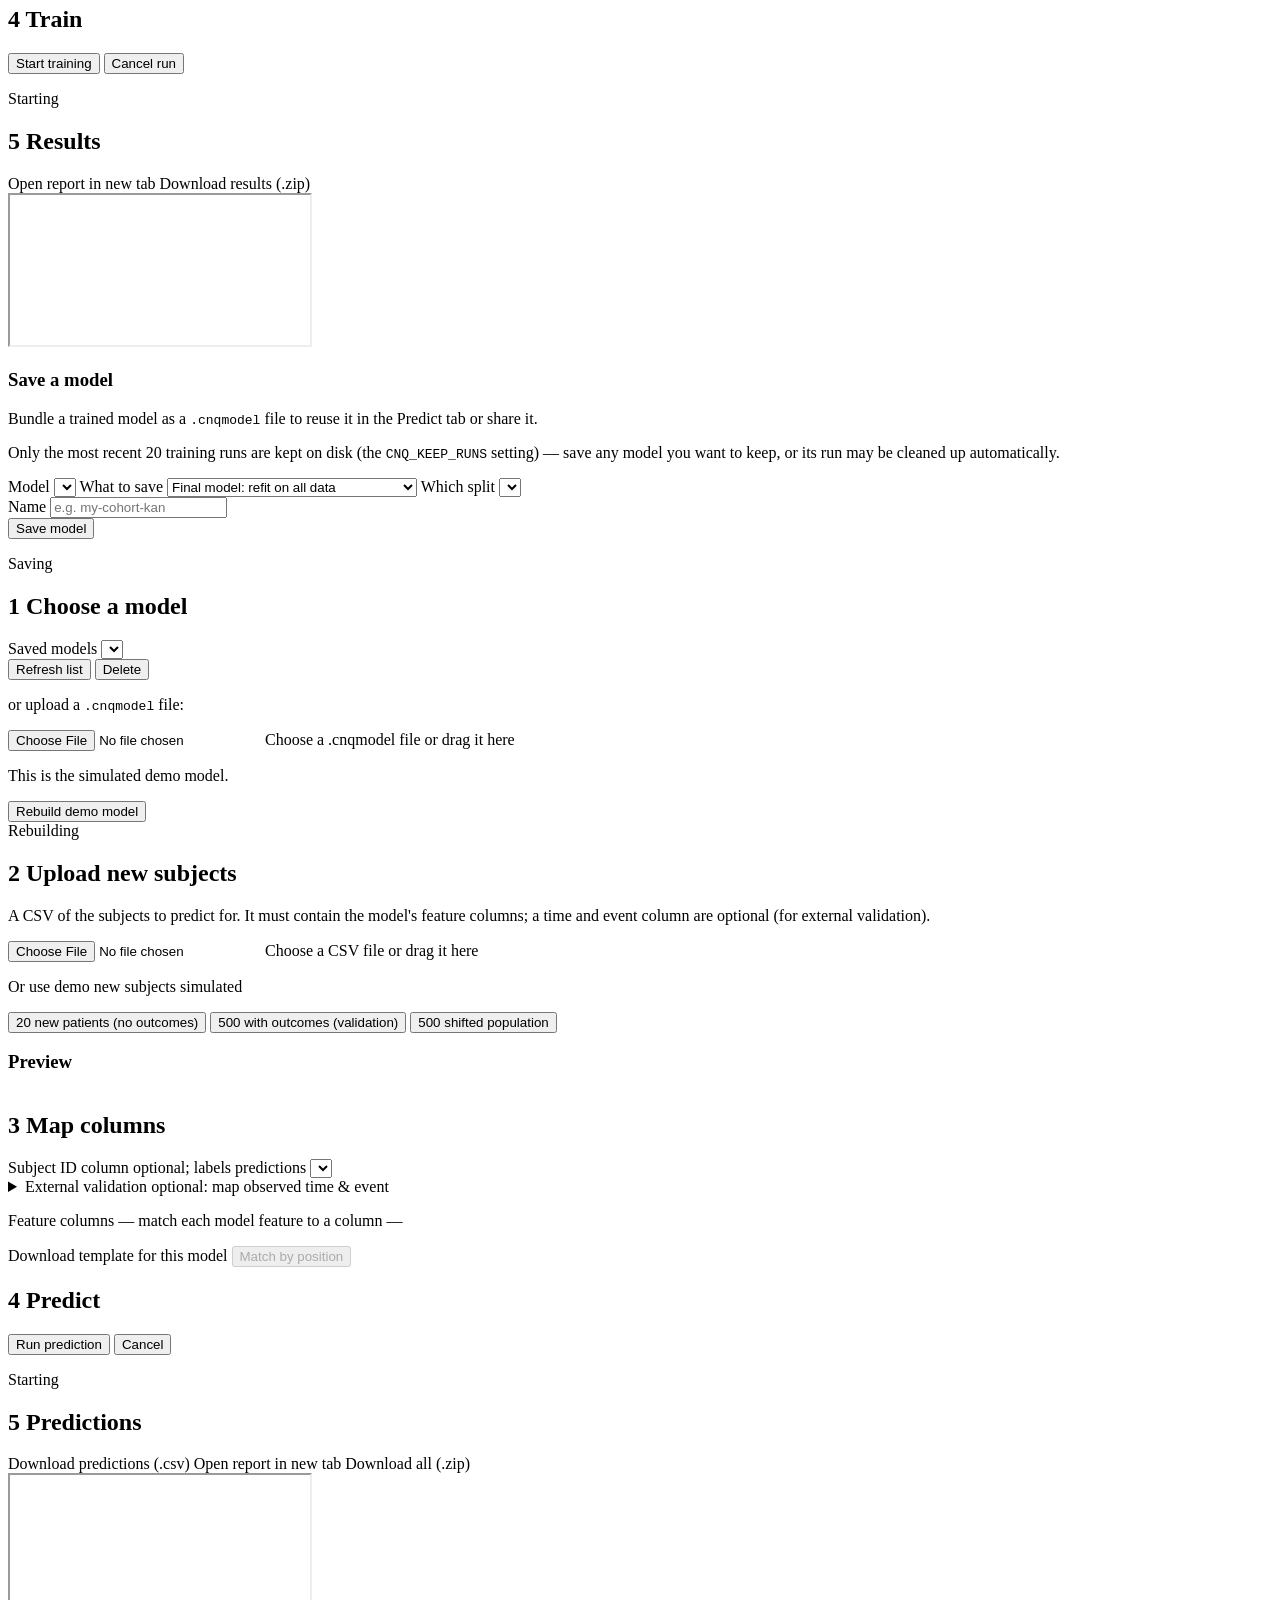
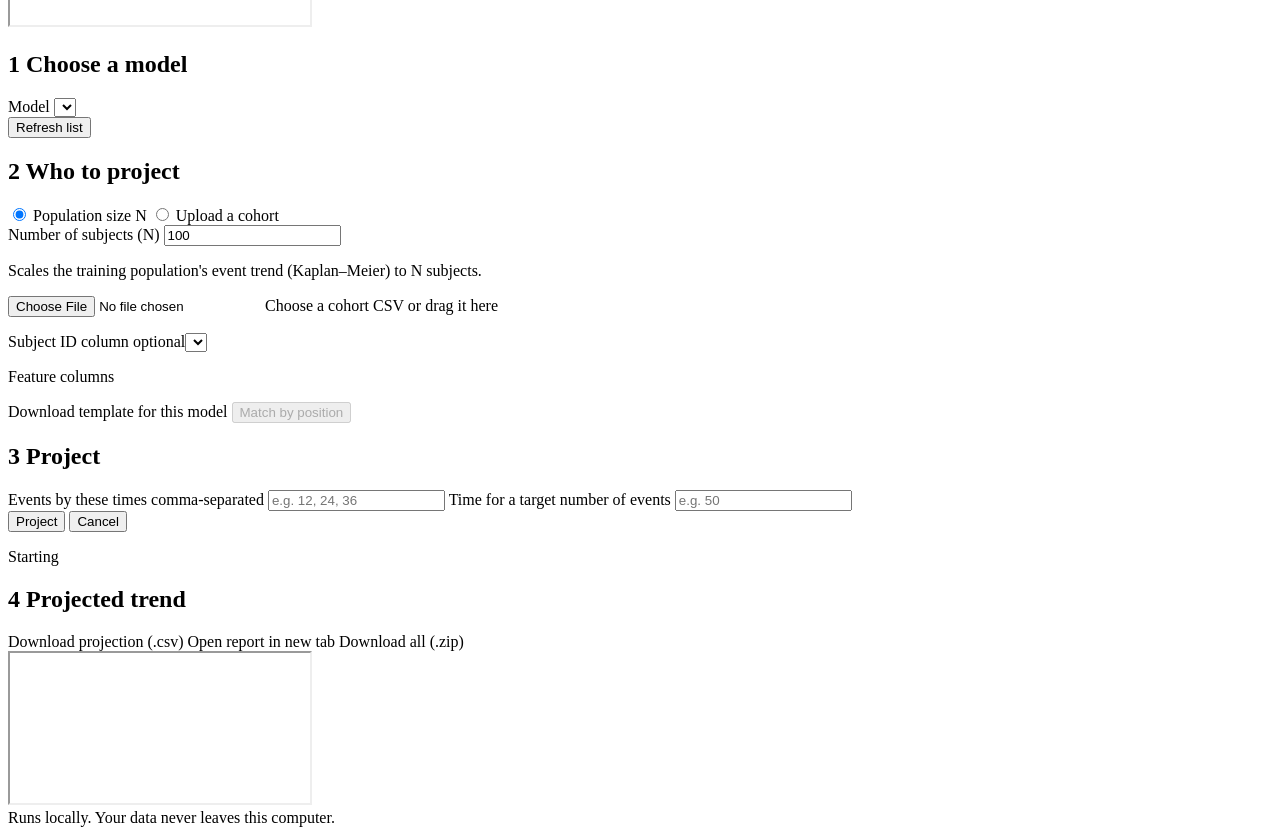
==== commit ea32a4b0: "Remove paper presets; data-driven defaults + tabular-only (KAN/MLP) models Hyperparameters tuned on " ====
--- a/cnq_app/static/index.html
+++ b/cnq_app/static/index.html
@@ -4,7 +4,7 @@
   <meta charset="utf-8">
   <meta name="viewport" content="width=device-width, initial-scale=1">
   <title>CNQ: Censored Non-crossing Quantile Regression</title>
-  <link rel="stylesheet" href="/style.css?v=11">
+  <link rel="stylesheet" href="/style.css?v=12">
 </head>
 <body>
 <header class="masthead">
@@ -134,23 +134,12 @@
     </div>
 
     <div id="manual-block">
-      <p class="field-label">Models</p>
+      <p class="field-label">Models <span class="muted">KAN and MLP — sufficient for tabular data</span></p>
       <div id="model-list" class="chips chips-lg"></div>
 
-      <p class="field-label">Hyperparameters</p>
-      <div class="segmented" role="radiogroup">
-        <label><input type="radio" name="mode" value="preset" checked> Paper preset</label>
-        <label><input type="radio" name="mode" value="custom"> Custom</label>
-      </div>
-
-      <div id="preset-block" class="subpanel">
-        <label>Starting settings
-          <select id="preset-select"></select>
-        </label>
-        <p class="muted">Hyperparameters tuned in the paper on a dataset of similar size. Your data is not combined with it.</p>
-      </div>
-
-      <div id="custom-block" class="hidden subpanel grid-custom">
+      <p class="field-label">Hyperparameters
+        <span class="muted">started from your data's size and covariates; edit as needed</span></p>
+      <div id="custom-block" class="subpanel grid-custom">
         <label>Hidden width <input type="number" id="c-hidden" value="64" min="1"></label>
         <label>Layers <input type="number" id="c-layers" value="2" min="1"></label>
         <label>Dropout <input type="number" id="c-dropout" value="0" step="0.05" min="0" max="0.9"></label>
@@ -170,9 +159,7 @@
       <div class="chips" id="tune-families">
         <label class="inline"><input type="checkbox" value="KAN_gaps" checked> KAN-CNQ</label>
         <label class="inline"><input type="checkbox" value="MLP_multiQ_gaps" checked> MLP-CNQ</label>
-        <label class="inline"><input type="checkbox" value="TransformerPS_gaps"> Trans-CNQ</label>
-        <label class="inline"><input type="checkbox" value="Transformer_KAN_gaps"> TransKAN-CNQ</label>
-        <span class="muted">Transformers help only for nonstandard / cross-modality data.</span>
+        <span class="muted">KAN and MLP are sufficient for tabular data; the search picks between them.</span>
       </div>
       <label>Search effort
         <select id="tune-effort">
@@ -511,6 +498,6 @@
 
 <footer class="foot">Runs locally. Your data never leaves this computer.</footer>
 
-<script src="/app.js?v=11"></script>
+<script src="/app.js?v=12"></script>
 </body>
 </html>
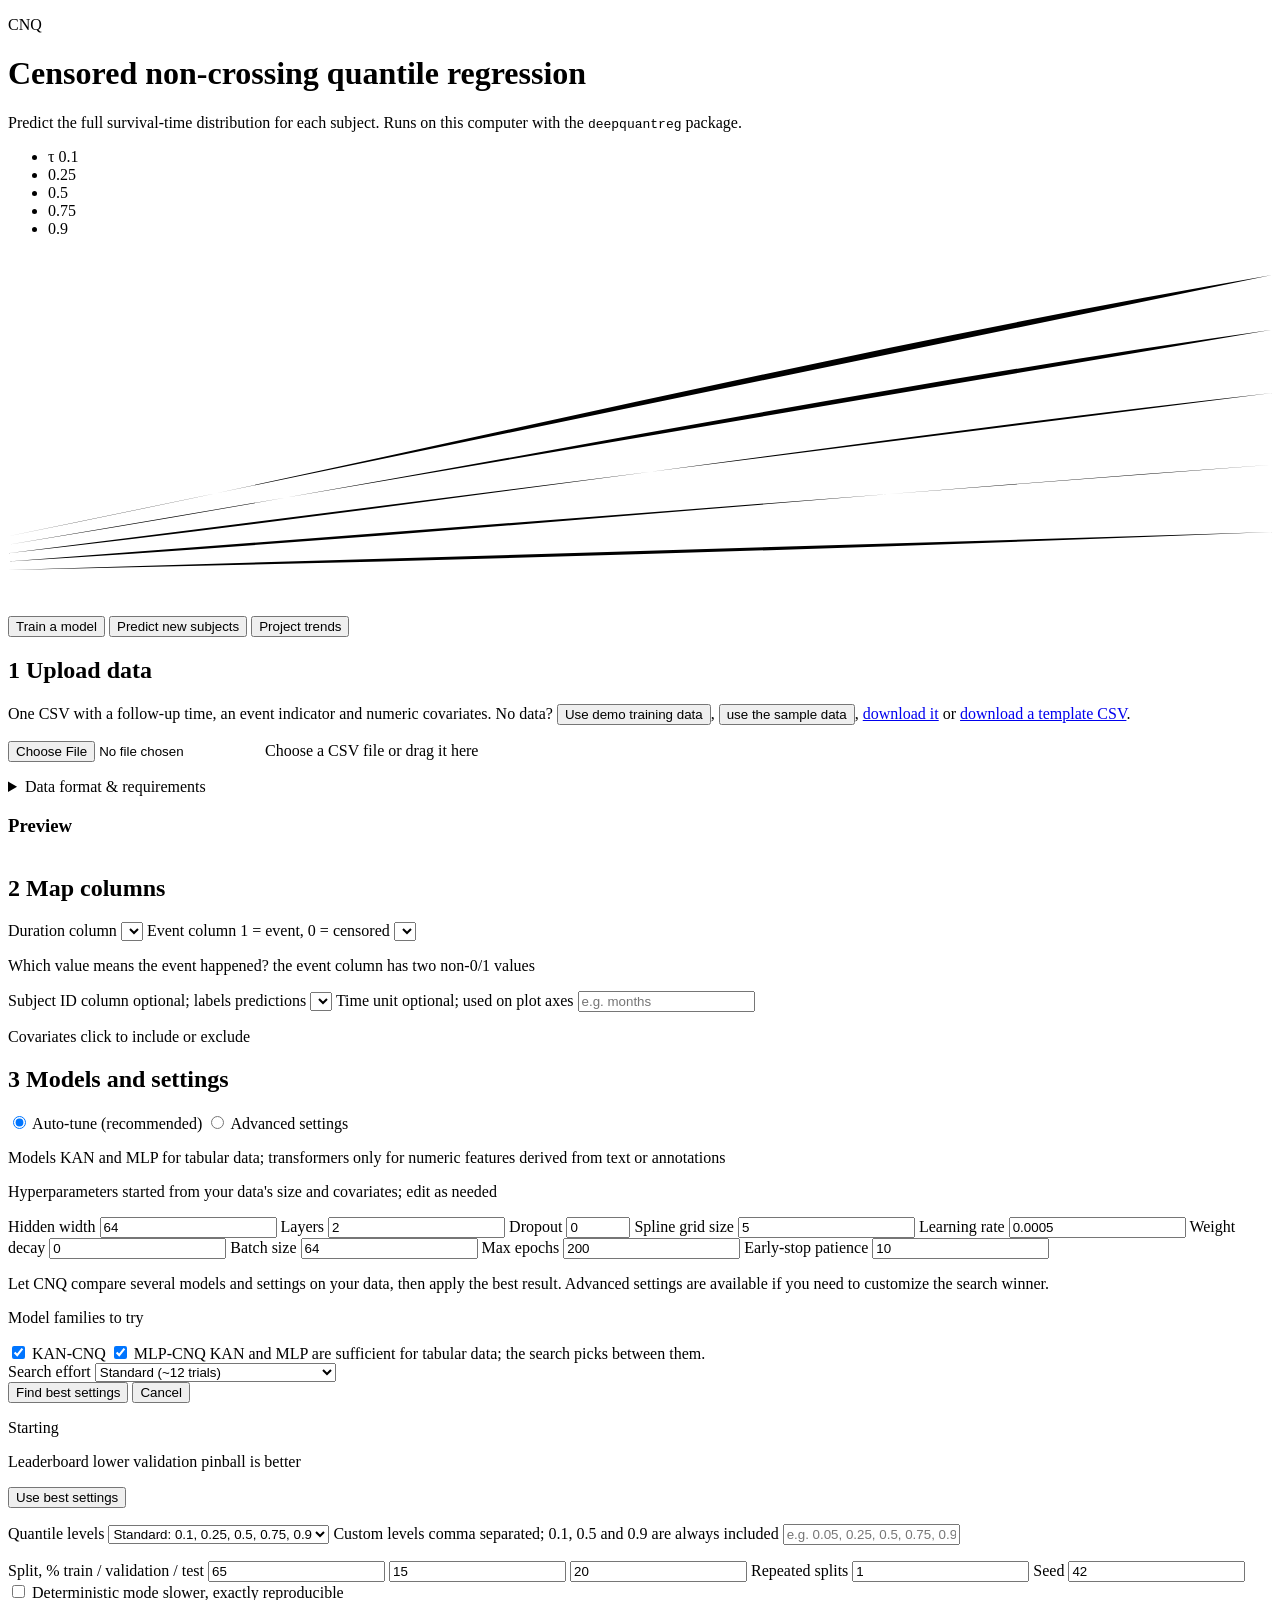
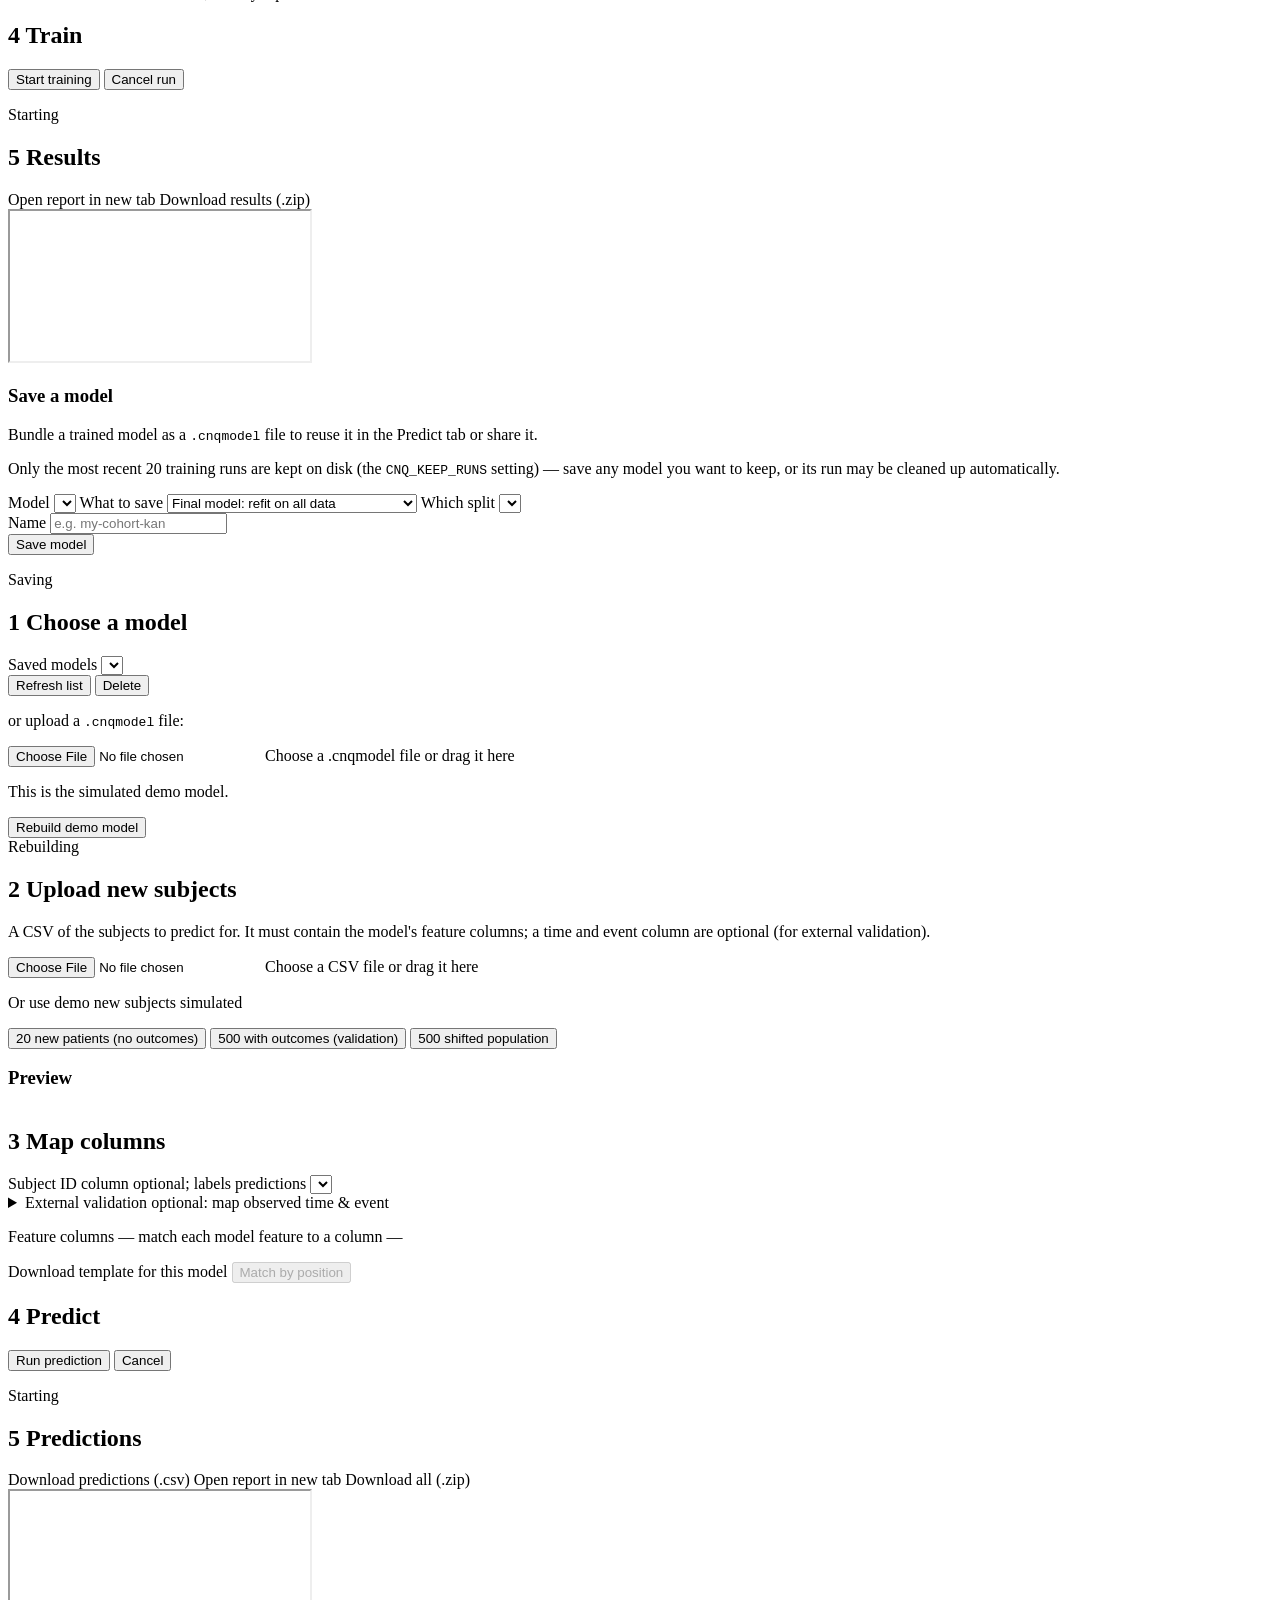
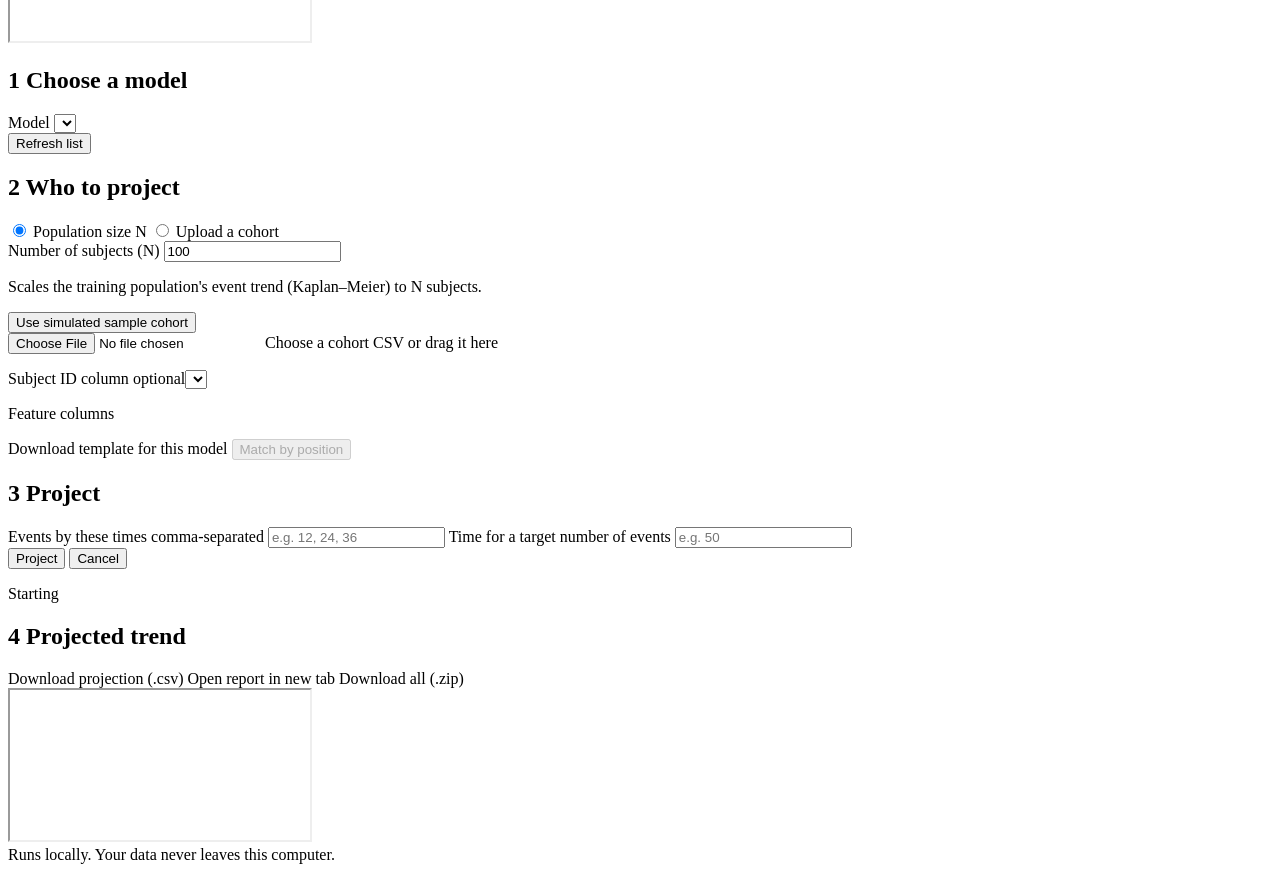
==== commit 191f7589: "Improve CNQ onboarding and projections" ====
--- a/cnq_app/static/index.html
+++ b/cnq_app/static/index.html
@@ -129,12 +129,12 @@
     <h2><span class="num">3</span> Models and settings</h2>
 
     <div class="segmented" role="radiogroup">
-      <label><input type="radio" name="settings-mode" value="manual" checked> Choose settings</label>
-      <label><input type="radio" name="settings-mode" value="auto"> Auto-tune</label>
-    </div>
-
-    <div id="manual-block">
-      <p class="field-label">Models <span class="muted">KAN and MLP — sufficient for tabular data</span></p>
+      <label><input type="radio" name="settings-mode" value="auto" checked> Auto-tune (recommended)</label>
+      <label><input type="radio" name="settings-mode" value="manual"> Advanced settings</label>
+    </div>
+
+    <div id="manual-block" class="hidden">
+      <p class="field-label">Models <span class="muted">KAN and MLP for tabular data; transformers only for numeric features derived from text or annotations</span></p>
       <div id="model-list" class="chips chips-lg"></div>
 
       <p class="field-label">Hyperparameters
@@ -152,9 +152,9 @@
       </div>
     </div>
 
-    <div id="autotune-block" class="hidden subpanel">
-      <p class="muted">Search several models and settings on your data, then apply the best.
-        Selected by validation IPCW pinball; you then train the winner normally.</p>
+    <div id="autotune-block" class="subpanel">
+      <p class="muted">Let CNQ compare several models and settings on your data, then apply
+        the best result. Advanced settings are available if you need to customize the search winner.</p>
       <p class="field-label">Model families to try</p>
       <div class="chips" id="tune-families">
         <label class="inline"><input type="checkbox" value="KAN_gaps" checked> KAN-CNQ</label>
@@ -184,6 +184,7 @@
         <div class="table-scroll"><table id="tune-table"></table></div>
         <div class="actions"><button id="tune-use-best" class="primary">Use best settings</button></div>
       </div>
+      <p id="tune-applied" class="status"></p>
     </div>
 
     <label>Quantile levels
@@ -442,6 +443,9 @@
       <p class="muted">Scales the training population's event trend (Kaplan–Meier) to N subjects.</p>
     </div>
     <div id="pr-cohort-block" class="subpanel hidden">
+      <div class="actions">
+        <button type="button" id="pr-use-sample" class="btn btn-outline">Use simulated sample cohort</button>
+      </div>
       <label class="dropzone" for="pr-file-input">
         <input type="file" id="pr-file-input" accept=".csv,text/csv">
         <span class="dz-title">Choose a cohort CSV</span>
@@ -498,6 +502,6 @@
 
 <footer class="foot">Runs locally. Your data never leaves this computer.</footer>
 
-<script src="/app.js?v=12"></script>
+<script src="/app.js?v=13"></script>
 </body>
-</html>+</html>
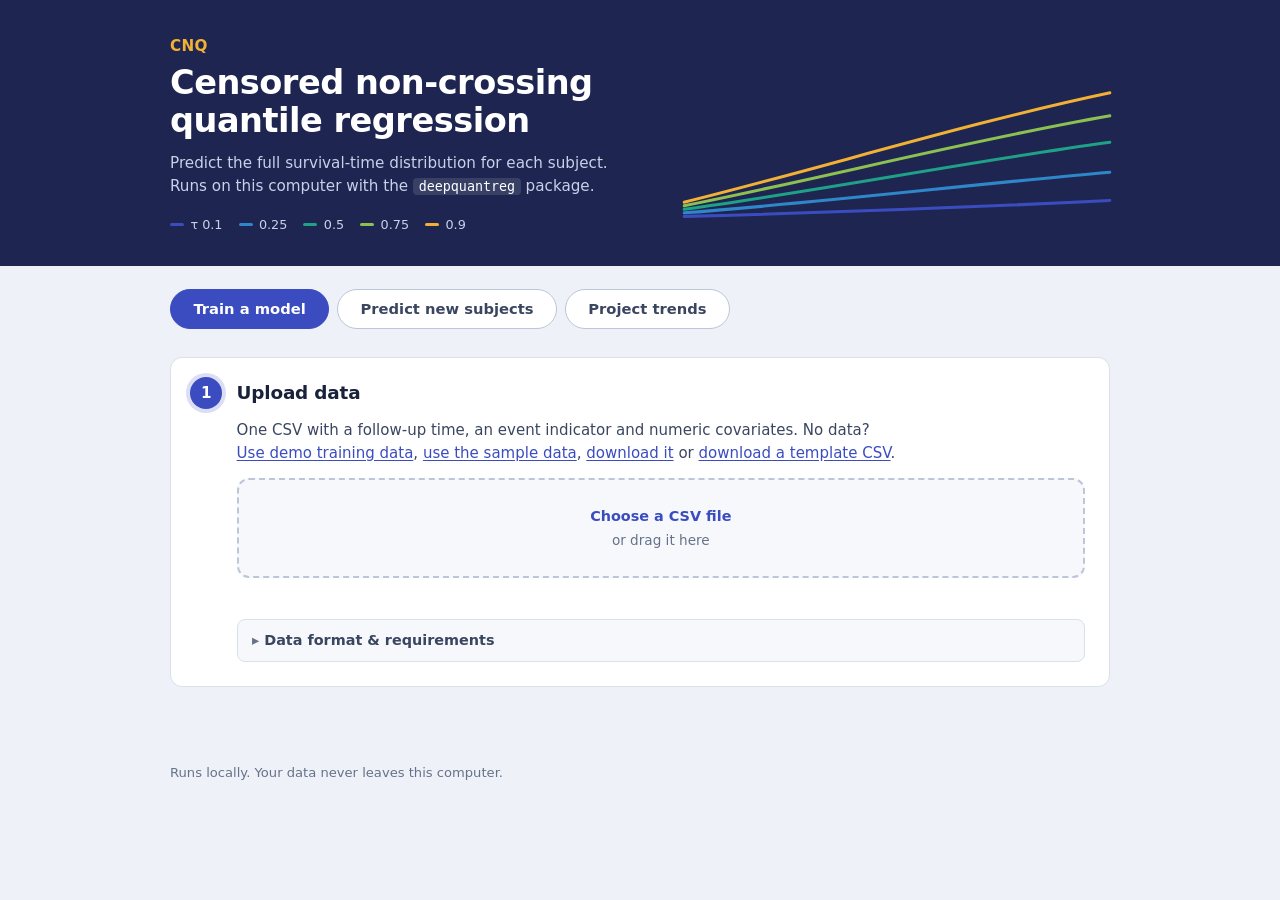
==== commit be4581cc: "Support subpath hosting behind a reverse proxy (APP_BASE, selfcheck page)" ====
--- a/cnq_app/static/index.html
+++ b/cnq_app/static/index.html
@@ -4,7 +4,7 @@
   <meta charset="utf-8">
   <meta name="viewport" content="width=device-width, initial-scale=1">
   <title>CNQ: Censored Non-crossing Quantile Regression</title>
-  <link rel="stylesheet" href="/style.css?v=12">
+  <link rel="stylesheet" href="style.css?v=14">
 </head>
 <body>
 <header class="masthead">
@@ -47,8 +47,8 @@
     <p class="lead">One CSV with a follow-up time, an event indicator and numeric covariates.
       No data? <button type="button" id="use-demo" class="linklike">Use demo training data</button>,
       <button type="button" id="use-sample" class="linklike">use the sample data</button>,
-      <a href="/api/sample" download>download it</a> or
-      <a href="/api/template" download>download a template CSV</a>.</p>
+      <a id="dl-sample" href="api/sample" download>download it</a> or
+      <a id="dl-template" href="api/template" download>download a template CSV</a>.</p>
     <label class="dropzone" for="file-input">
       <input type="file" id="file-input" accept=".csv,text/csv">
       <span class="dz-title">Choose a CSV file</span>
@@ -502,6 +502,6 @@
 
 <footer class="foot">Runs locally. Your data never leaves this computer.</footer>
 
-<script src="/app.js?v=13"></script>
+<script src="app.js?v=14"></script>
 </body>
 </html>
--- a/cnq_app/static/style.css
+++ b/cnq_app/static/style.css
@@ -0,0 +1,655 @@
+/* CNQ app. The five quantile colours (tau 0.1 -> 0.9) are the palette:
+   they colour the masthead fan, the step markers and the progress bar. */
+:root {
+  --q10: #3b4cc0;
+  --q25: #2f86c9;
+  --q50: #1fa187;
+  --q75: #8cc152;
+  --q90: #f2b134;
+
+  --ink: #18223a;
+  --ink-2: #3a4660;
+  --muted: #66728a;
+  --bg: #eef1f7;
+  --surface: #ffffff;
+  --surface-2: #f6f8fc;
+  --line: #d9dfeb;
+  --line-strong: #bcc6d8;
+
+  --primary: #3b4cc0;
+  --primary-hover: #2f3ea3;
+  --primary-soft: #e8ebfa;
+  --danger: #c0392b;
+  --danger-soft: #fdecea;
+  --ok: #1fa187;
+
+  --radius: 12px;
+  --radius-sm: 8px;
+  --font: ui-sans-serif, "Segoe UI Variable Text", "Segoe UI", system-ui, -apple-system, "Helvetica Neue", Arial, sans-serif;
+  --mono: ui-monospace, "SF Mono", "Cascadia Mono", Consolas, monospace;
+}
+
+* { box-sizing: border-box; }
+html { -webkit-text-size-adjust: 100%; }
+body {
+  margin: 0;
+  font-family: var(--font);
+  font-size: 15px;
+  line-height: 1.5;
+  color: var(--ink);
+  background: var(--bg);
+}
+code { font-family: var(--mono); font-size: .88em; }
+a { color: var(--primary); text-underline-offset: 2px; }
+a:hover { color: var(--primary-hover); }
+.linklike { background: none; border: 0; padding: 0; font: inherit; cursor: pointer;
+  color: var(--primary); text-decoration: underline; text-underline-offset: 2px; }
+.linklike:hover { color: var(--primary-hover); }
+.linklike.danger-link { color: var(--danger); }
+.linklike.danger-link:hover { color: #a5281b; }
+.hidden { display: none !important; }
+.muted { color: var(--muted); font-weight: 400; font-size: .85rem; }
+
+:focus-visible { outline: 3px solid color-mix(in srgb, var(--q25) 60%, transparent); outline-offset: 2px; }
+
+/* ---------- Masthead ---------- */
+.masthead {
+  background: #1d2550;
+  color: #fff;
+  overflow: hidden;
+}
+.masthead-inner {
+  position: relative;
+  max-width: 980px;
+  margin: 0 auto;
+  padding: 2.2rem 1.25rem 2rem;
+  display: grid;
+  grid-template-columns: minmax(0, 1.15fr) minmax(0, 1fr);
+  align-items: end;
+  gap: 1.5rem;
+}
+.product {
+  margin: 0 0 .35rem;
+  font-weight: 700;
+  font-size: .95rem;
+  color: var(--q90);
+  letter-spacing: .02em;
+}
+.masthead h1 {
+  margin: 0;
+  font-size: clamp(1.5rem, 3.2vw, 2.1rem);
+  line-height: 1.15;
+  font-weight: 700;
+  letter-spacing: -.015em;
+}
+.masthead .sub {
+  margin: .7rem 0 0;
+  max-width: 46ch;
+  color: #c9d0ea;
+  font-size: .95rem;
+}
+.masthead code {
+  color: #fff;
+  background: rgba(255, 255, 255, .12);
+  padding: .05rem .35rem;
+  border-radius: 4px;
+}
+.legend {
+  list-style: none;
+  display: flex;
+  flex-wrap: wrap;
+  gap: .35rem 1rem;
+  margin: 1.1rem 0 0;
+  padding: 0;
+  font-size: .8rem;
+  color: #c9d0ea;
+  font-variant-numeric: tabular-nums;
+}
+.legend li { display: inline-flex; align-items: center; gap: .4rem; }
+.legend i { width: 14px; height: 3px; border-radius: 2px; background: var(--c); }
+
+.fan { width: 100%; height: 150px; overflow: visible; }
+.fan path {
+  fill: none;
+  stroke-width: 3.5;
+  stroke-linecap: round;
+  stroke-dasharray: 700;
+  stroke-dashoffset: 700;
+  animation: draw 1.4s cubic-bezier(.3, .7, .2, 1) forwards;
+}
+.fan path:nth-child(2) { animation-delay: .08s; }
+.fan path:nth-child(3) { animation-delay: .16s; }
+.fan path:nth-child(4) { animation-delay: .24s; }
+.fan path:nth-child(5) { animation-delay: .32s; }
+@keyframes draw { to { stroke-dashoffset: 0; } }
+
+/* ---------- Banner ---------- */
+.banner {
+  max-width: 980px;
+  margin: 1.25rem auto 0;
+  padding: .85rem 1.1rem;
+  border-radius: var(--radius-sm);
+  background: var(--danger-soft);
+  border: 1px solid #f1bfb9;
+  border-left: 5px solid var(--danger);
+  color: #7d2016;
+  font-size: .92rem;
+}
+.banner code { background: rgba(125, 32, 22, .09); padding: 0 .3rem; border-radius: 4px; }
+
+/* ---------- Tabs ---------- */
+.tabs {
+  max-width: 980px;
+  margin: 1.4rem auto 0;
+  padding: 0 1.25rem;
+  display: flex;
+  gap: .5rem;
+}
+.tab {
+  background: var(--surface);
+  color: var(--ink-2);
+  border: 1px solid var(--line-strong);
+  border-radius: 999px;
+  padding: .5rem 1.4rem;
+  font-weight: 650;
+  font-size: .92rem;
+}
+.tab:hover { border-color: var(--primary); color: var(--primary); }
+.tab.on { background: var(--primary); color: #fff; border-color: var(--primary); }
+
+/* ---------- Steps ---------- */
+.steps {
+  max-width: 980px;
+  margin: 1.75rem auto;
+  padding: 0 1.25rem 2rem;
+}
+.card {
+  position: relative;
+  background: var(--surface);
+  border: 1px solid var(--line);
+  border-radius: var(--radius);
+  padding: 1.35rem 1.5rem 1.5rem 4.1rem;
+  margin-bottom: 1rem;
+}
+.card h2 {
+  margin: 0 0 .75rem;
+  font-size: 1.15rem;
+  font-weight: 650;
+  letter-spacing: -.01em;
+}
+.num {
+  --c: var(--q10);
+  position: absolute;
+  left: 1.2rem;
+  top: 1.2rem;
+  width: 2rem;
+  height: 2rem;
+  border-radius: 50%;
+  display: inline-flex;
+  align-items: center;
+  justify-content: center;
+  font-size: .95rem;
+  font-weight: 700;
+  color: #fff;
+  background: var(--c);
+  box-shadow: 0 0 0 4px color-mix(in srgb, var(--c) 18%, transparent);
+  font-variant-numeric: tabular-nums;
+}
+#step-map .num     { --c: var(--q25); }
+#step-config .num  { --c: var(--q50); }
+#step-run .num     { --c: var(--q75); color: #1f3312; }
+#step-results .num { --c: var(--q90); color: #3d2a00; }
+#p-step-data .num    { --c: var(--q25); }
+#p-step-map .num     { --c: var(--q50); }
+#p-step-run .num     { --c: var(--q75); color: #1f3312; }
+#p-step-results .num { --c: var(--q90); color: #3d2a00; }
+#pr-step-inputs .num  { --c: var(--q25); }
+#pr-step-query .num   { --c: var(--q50); }
+#pr-step-results .num { --c: var(--q90); color: #3d2a00; }
+
+/* Thread connecting the step markers */
+.card.step:has(+ .card.step:not(.hidden))::before {
+  content: "";
+  position: absolute;
+  left: calc(2.2rem - 1px);
+  top: 3.6rem;
+  bottom: -1.05rem;
+  width: 2px;
+  background: var(--line);
+}
+
+h3 { font-size: .95rem; margin: 1.1rem 0 .5rem; color: var(--ink-2); }
+.lead { margin: 0 0 .9rem; color: var(--ink-2); max-width: 70ch; }
+
+/* ---------- Form controls ---------- */
+label, .field-label {
+  display: block;
+  margin: .85rem 0 .25rem;
+  font-size: .9rem;
+  font-weight: 600;
+  color: var(--ink);
+}
+label .muted, .field-label .muted { margin-left: .35rem; }
+label.inline {
+  display: inline-flex;
+  align-items: center;
+  gap: .5rem;
+  font-weight: 500;
+}
+select, input[type=text], input[type=number] {
+  display: block;
+  width: 100%;
+  margin-top: .3rem;
+  padding: .55rem .7rem;
+  font: inherit;
+  font-size: .92rem;
+  font-weight: 400;
+  color: var(--ink);
+  background: var(--surface);
+  border: 1px solid var(--line-strong);
+  border-radius: var(--radius-sm);
+  transition: border-color .15s, box-shadow .15s;
+  font-variant-numeric: tabular-nums;
+}
+select:hover, input[type=text]:hover, input[type=number]:hover { border-color: #9aa6bf; }
+select:focus, input[type=text]:focus, input[type=number]:focus {
+  outline: none;
+  border-color: var(--q25);
+  box-shadow: 0 0 0 3px color-mix(in srgb, var(--q25) 22%, transparent);
+}
+input[type=checkbox], input[type=radio] { accent-color: var(--primary); width: 1rem; height: 1rem; }
+
+.row { display: flex; gap: 1rem; flex-wrap: wrap; }
+.row > label { flex: 1 1 180px; }
+.row > label.split { flex: 2 1 280px; }
+.split-inputs { display: flex; gap: .45rem; }
+.split-inputs input { flex: 1; min-width: 0; }
+
+.subpanel {
+  margin-top: .6rem;
+  padding: .2rem 1rem 1rem;
+  background: var(--surface-2);
+  border: 1px solid var(--line);
+  border-radius: var(--radius-sm);
+}
+.subpanel .muted { margin: .45rem 0 0; }
+.grid-custom {
+  display: grid;
+  grid-template-columns: repeat(3, minmax(0, 1fr));
+  gap: 0 1rem;
+}
+
+/* Segmented control for preset / custom */
+.segmented {
+  display: inline-flex;
+  padding: 3px;
+  background: var(--surface-2);
+  border: 1px solid var(--line);
+  border-radius: 999px;
+}
+.segmented label {
+  margin: 0;
+  padding: .38rem 1rem;
+  border-radius: 999px;
+  font-weight: 550;
+  font-size: .88rem;
+  color: var(--ink-2);
+  cursor: pointer;
+  transition: background .15s, color .15s;
+}
+.segmented input { position: absolute; opacity: 0; pointer-events: none; }
+.segmented label:has(input:checked) {
+  background: var(--primary);
+  color: #fff;
+}
+.segmented label:has(input:focus-visible) { outline: 3px solid color-mix(in srgb, var(--q25) 60%, transparent); }
+
+/* ---------- Upload ---------- */
+.dropzone {
+  position: relative;
+  display: flex;
+  flex-direction: column;
+  align-items: center;
+  justify-content: center;
+  gap: .15rem;
+  margin: 0;
+  padding: 1.6rem 1rem;
+  border: 2px dashed var(--line-strong);
+  border-radius: var(--radius);
+  background: var(--surface-2);
+  cursor: pointer;
+  text-align: center;
+  transition: border-color .15s, background .15s;
+}
+.dropzone:hover, .dropzone.is-over {
+  border-color: var(--q25);
+  background: color-mix(in srgb, var(--q25) 6%, var(--surface));
+}
+.dropzone input { position: absolute; inset: 0; opacity: 0; cursor: pointer; }
+.dz-title { font-weight: 650; color: var(--primary); }
+.dz-hint { font-size: .85rem; font-weight: 400; color: var(--muted); }
+.dropzone.has-file { border-style: solid; border-color: var(--ok); background: color-mix(in srgb, var(--ok) 6%, var(--surface)); }
+.dropzone.has-file .dz-title { color: #137a66; }
+
+.status { margin: .6rem 0 0; font-size: .9rem; color: var(--ink-2); min-height: 1.2em; }
+.status.is-error { color: var(--danger); }
+
+/* ---------- Chips ---------- */
+.chips { display: flex; flex-wrap: wrap; gap: .45rem; margin: .35rem 0 .2rem; }
+.chip {
+  display: inline-flex;
+  align-items: center;
+  gap: .35rem;
+  padding: .32rem .8rem;
+  font: inherit;
+  font-size: .86rem;
+  font-weight: 500;
+  color: var(--ink-2);
+  background: var(--surface);
+  border: 1px solid var(--line-strong);
+  border-radius: 999px;
+  cursor: pointer;
+  user-select: none;
+  transition: background .12s, border-color .12s, color .12s;
+}
+.chip:hover { border-color: var(--primary); }
+.chip::before {
+  content: "";
+  width: .55rem;
+  height: .55rem;
+  border-radius: 50%;
+  border: 1.5px solid var(--line-strong);
+  transition: inherit;
+}
+.chip.on {
+  color: var(--primary-hover);
+  background: var(--primary-soft);
+  border-color: color-mix(in srgb, var(--primary) 55%, transparent);
+}
+.chip.on::before { background: var(--primary); border-color: var(--primary); }
+.chips-lg .chip { padding: .5rem .95rem; flex-direction: column; align-items: flex-start; gap: 0; border-radius: var(--radius-sm); }
+.chips-lg .chip::before { display: none; }
+.chip-name { font-weight: 650; font-size: .92rem; }
+.chip-desc { font-size: .78rem; color: var(--muted); }
+.chips-lg .chip.on { box-shadow: inset 4px 0 0 var(--primary); }
+
+/* ---------- Buttons ---------- */
+.actions { display: flex; flex-wrap: wrap; gap: .6rem; }
+button, .btn {
+  display: inline-flex;
+  align-items: center;
+  justify-content: center;
+  padding: .62rem 1.25rem;
+  font: inherit;
+  font-size: .93rem;
+  font-weight: 650;
+  border-radius: var(--radius-sm);
+  border: 1px solid transparent;
+  cursor: pointer;
+  text-decoration: none;
+  transition: background .15s, border-color .15s, color .15s;
+}
+button.primary, .btn {
+  background: var(--primary);
+  color: #fff;
+}
+button.primary:hover, .btn:hover { background: var(--primary-hover); color: #fff; }
+.btn-outline { background: var(--surface); color: var(--primary); border-color: var(--line-strong); }
+.btn-outline:hover { background: var(--primary-soft); color: var(--primary-hover); border-color: var(--primary); }
+button.ghost-danger { background: var(--surface); color: var(--danger); border-color: #e8b3ad; }
+button.ghost-danger:hover { background: var(--danger-soft); }
+button:disabled { opacity: .5; cursor: not-allowed; }
+
+.error { margin: .6rem 0 0; color: var(--danger); font-size: .9rem; min-height: 1.1em; }
+
+/* ---------- Preview table ---------- */
+.table-scroll {
+  max-height: 260px;
+  overflow: auto;
+  border: 1px solid var(--line);
+  border-radius: var(--radius-sm);
+}
+table { border-collapse: collapse; width: 100%; font-size: .82rem; font-variant-numeric: tabular-nums; }
+th, td { padding: .38rem .65rem; text-align: left; white-space: nowrap; border-bottom: 1px solid var(--line); }
+th {
+  position: sticky;
+  top: 0;
+  background: #e9edf6;
+  color: var(--ink-2);
+  font-weight: 650;
+  z-index: 1;
+}
+tr:nth-child(even) td { background: var(--surface-2); }
+
+/* ---------- Progress ---------- */
+.progress {
+  margin-top: 1.1rem;
+  padding: 1rem 1.1rem;
+  background: var(--surface-2);
+  border: 1px solid var(--line);
+  border-radius: var(--radius-sm);
+}
+.progress-head { display: flex; align-items: center; gap: .65rem; font-weight: 650; }
+.bar {
+  height: 10px;
+  margin: .75rem 0 .55rem;
+  background: #dfe4ee;
+  border-radius: 999px;
+  overflow: hidden;
+}
+#bar-fill {
+  height: 100%;
+  width: 0;
+  border-radius: inherit;
+  background: linear-gradient(90deg, var(--q10), var(--q25) 30%, var(--q50) 55%, var(--q75) 80%, var(--q90));
+  background-size: 980px 100%;
+  transition: width .45s ease;
+}
+.progress-detail { font-size: .85rem; color: var(--muted); font-variant-numeric: tabular-nums; }
+
+.spinner {
+  width: 20px;
+  height: 20px;
+  flex: none;
+  border-radius: 50%;
+  background: conic-gradient(var(--q10), var(--q25), var(--q50), var(--q75), var(--q90), transparent 85%);
+  -webkit-mask: radial-gradient(farthest-side, transparent calc(100% - 4px), #000 calc(100% - 3px));
+          mask: radial-gradient(farthest-side, transparent calc(100% - 4px), #000 calc(100% - 3px));
+  animation: spin .9s linear infinite;
+}
+@keyframes spin { to { transform: rotate(360deg); } }
+
+.progress[data-state="done"] { border-color: color-mix(in srgb, var(--ok) 45%, transparent); background: color-mix(in srgb, var(--ok) 6%, var(--surface)); }
+.progress[data-state="done"] #progress-step { color: #137a66; }
+.progress[data-state="error"] { border-color: #e8b3ad; background: var(--danger-soft); }
+.progress[data-state="error"] #bar-fill { background: var(--danger); }
+.progress[data-state="cancelled"] #bar-fill { background: #9aa6bf; }
+
+/* ---------- Results ---------- */
+.downloads { display: flex; flex-wrap: wrap; gap: .6rem; margin-bottom: 1rem; }
+iframe#report-frame, iframe#p-report-frame, iframe#pr-report-frame {
+  display: block;
+  width: 100%;
+  height: 820px;
+  border: 1px solid var(--line);
+  border-radius: var(--radius-sm);
+  background: #fff;
+}
+
+/* Progress bars for the predict + save widgets share the training bar's look */
+#p-bar-fill, #save-bar-fill, #p-demo-rebuild-fill, #pr-bar-fill, #tune-bar-fill {
+  height: 100%;
+  width: 0;
+  border-radius: inherit;
+  background: linear-gradient(90deg, var(--q10), var(--q25) 30%, var(--q50) 55%, var(--q75) 80%, var(--q90));
+  transition: width .45s ease;
+}
+.progress[data-state="done"] #p-progress-step,
+.progress[data-state="done"] #save-progress-step { color: #137a66; }
+.progress[data-state="error"] #p-bar-fill,
+.progress[data-state="error"] #save-bar-fill { background: var(--danger); }
+.progress[data-state="cancelled"] #p-bar-fill,
+.progress[data-state="cancelled"] #save-bar-fill { background: #9aa6bf; }
+
+/* ---------- Model summary + save panel + predict mapping ---------- */
+.model-summary {
+  margin-top: .8rem;
+  padding: .3rem .9rem .6rem;
+  background: var(--surface-2);
+  border: 1px solid var(--line);
+  border-radius: var(--radius-sm);
+}
+.model-summary table { font-size: .85rem; }
+.model-summary td { white-space: normal; vertical-align: top; }
+.model-summary td.lbl { font-weight: 650; color: var(--ink-2); width: 9.5rem; }
+
+.save-panel { margin-top: 1.4rem; padding-top: 1.1rem; border-top: 1px solid var(--line); }
+.save-panel .row { align-items: flex-end; }
+.save-action { display: flex; align-items: flex-end; padding-bottom: .05rem; }
+
+#p-feature-map .grid-custom { margin-top: .3rem; }
+#p-feature-map label { margin: .5rem 0 .25rem; }
+
+/* ---------- Predict column-mapping table ---------- */
+.map-actions { display: flex; flex-wrap: wrap; gap: .5rem; margin: .3rem 0 .5rem; }
+.map-actions .btn { font-size: .86rem; padding: .45rem .9rem; }
+.map-scroll { max-height: 340px; }
+table.map-table td, table.map-table th { white-space: nowrap; vertical-align: middle; }
+table.map-table td.map-feature { font-weight: 600; }
+table.map-table td.map-range { color: var(--muted); font-variant-numeric: tabular-nums; }
+table.map-table select { margin: 0; min-width: 12rem; }
+table.map-table td.map-state { text-align: center; font-weight: 700; }
+table.map-table tr.matched td.map-state { color: var(--ok); }
+table.map-table tr.unmatched { background: #fdf6e3; }
+table.map-table tr.unmatched td.map-state { color: var(--q90); font-weight: 600; }
+
+.demo-choices { display: flex; flex-wrap: wrap; gap: .5rem; margin-top: .3rem; }
+.demo-choices button { font-size: .86rem; padding: .45rem .9rem; }
+.badge {
+  display: inline-block; padding: .1rem .5rem; margin-bottom: .4rem;
+  font-size: .72rem; font-weight: 700; letter-spacing: .02em; text-transform: uppercase;
+  border-radius: 999px;
+}
+.badge-demo { color: #6a4e05; background: #fdf6e3; border: 1px solid #f0dfa8; }
+
+.foot {
+  max-width: 980px;
+  margin: 0 auto 2.5rem;
+  padding: 0 1.25rem;
+  font-size: .82rem;
+  color: var(--muted);
+}
+
+/* ---------- Data format panel ---------- */
+.data-format {
+  margin-top: .9rem;
+  border: 1px solid var(--line);
+  border-radius: var(--radius-sm);
+  background: var(--surface-2);
+}
+.data-format > summary {
+  cursor: pointer;
+  padding: .6rem .9rem;
+  font-weight: 600;
+  font-size: .9rem;
+  color: var(--ink-2);
+  list-style: none;
+}
+.data-format > summary::-webkit-details-marker { display: none; }
+.data-format > summary::before { content: "▸ "; color: var(--muted); }
+.data-format[open] > summary::before { content: "▾ "; }
+.data-format-body { padding: 0 .9rem 1rem; }
+.doc-table { margin: .3rem 0 .8rem; font-size: .84rem; }
+.doc-table th, .doc-table td { white-space: normal; vertical-align: top; }
+.checklist { margin: .4rem 0 .8rem; padding-left: 1.1rem; color: var(--ink-2); font-size: .88rem; }
+.checklist li { margin: .15rem 0; }
+pre.example {
+  margin: .3rem 0 .8rem;
+  padding: .7rem .8rem;
+  background: var(--surface);
+  border: 1px solid var(--line);
+  border-radius: var(--radius-sm);
+  font-family: var(--mono);
+  font-size: .78rem;
+  overflow-x: auto;
+}
+
+/* ---------- Event mapping options ---------- */
+#event-map-options { flex-wrap: wrap; }
+#event-map-options label { margin: 0; }
+
+/* ---------- Validation panel ---------- */
+.validation { margin-top: 1.1rem; display: grid; gap: .7rem; }
+.v-group { display: grid; gap: .45rem; }
+.v-item {
+  display: flex;
+  align-items: flex-start;
+  gap: .55rem;
+  padding: .55rem .75rem;
+  border-radius: var(--radius-sm);
+  font-size: .88rem;
+  line-height: 1.4;
+  border: 1px solid transparent;
+}
+.v-errors .v-item {
+  background: var(--danger-soft);
+  border-color: #f1bfb9;
+  border-left: 4px solid var(--danger);
+  color: #7d2016;
+}
+.v-warnings .v-item {
+  background: #fdf6e3;
+  border-color: #f0dfa8;
+  border-left: 4px solid var(--q90);
+  color: #6a4e05;
+}
+.v-item .v-icon { flex: none; font-weight: 700; }
+.v-item label { margin: 0; font-weight: 500; display: flex; gap: .5rem; align-items: flex-start; }
+.v-item input[type=checkbox] { margin-top: .15rem; flex: none; }
+.v-ack { font-weight: 600; }
+.v-summary {
+  display: flex;
+  flex-wrap: wrap;
+  gap: .5rem .9rem;
+  padding: .6rem .75rem;
+  background: var(--surface-2);
+  border: 1px solid var(--line);
+  border-radius: var(--radius-sm);
+  font-size: .85rem;
+  color: var(--ink-2);
+  font-variant-numeric: tabular-nums;
+}
+.v-summary b { color: var(--ink); font-weight: 650; }
+.v-summary .ok { color: #137a66; font-weight: 650; }
+
+/* ---------- Quantile grid warning ---------- */
+.q-warning {
+  margin: .5rem 0 0;
+  padding: .5rem .75rem;
+  border-radius: var(--radius-sm);
+  background: #fdf6e3;
+  border: 1px solid #f0dfa8;
+  border-left: 4px solid var(--q90);
+  color: #6a4e05;
+  font-size: .85rem;
+}
+#quantile-info { margin: .4rem 0 0; font-variant-numeric: tabular-nums; }
+
+/* ---------- Responsive and motion ---------- */
+@media (max-width: 760px) {
+  .masthead-inner { grid-template-columns: 1fr; }
+  .fan { height: 90px; }
+  .grid-custom { grid-template-columns: repeat(2, minmax(0, 1fr)); }
+  .card { padding: 1.1rem 1.1rem 1.25rem 3.4rem; }
+  .num { left: .8rem; top: 1rem; width: 1.8rem; height: 1.8rem; }
+  .card.step:has(+ .card.step:not(.hidden))::before { left: calc(1.7rem - 1px); }
+  iframe#report-frame { height: 640px; }
+}
+@media (max-width: 460px) {
+  .grid-custom { grid-template-columns: 1fr; }
+}
+@media (prefers-reduced-motion: reduce) {
+  .fan path { animation: none; stroke-dashoffset: 0; }
+  .spinner { animation-duration: 2.5s; }
+  #bar-fill { transition: none; }
+}
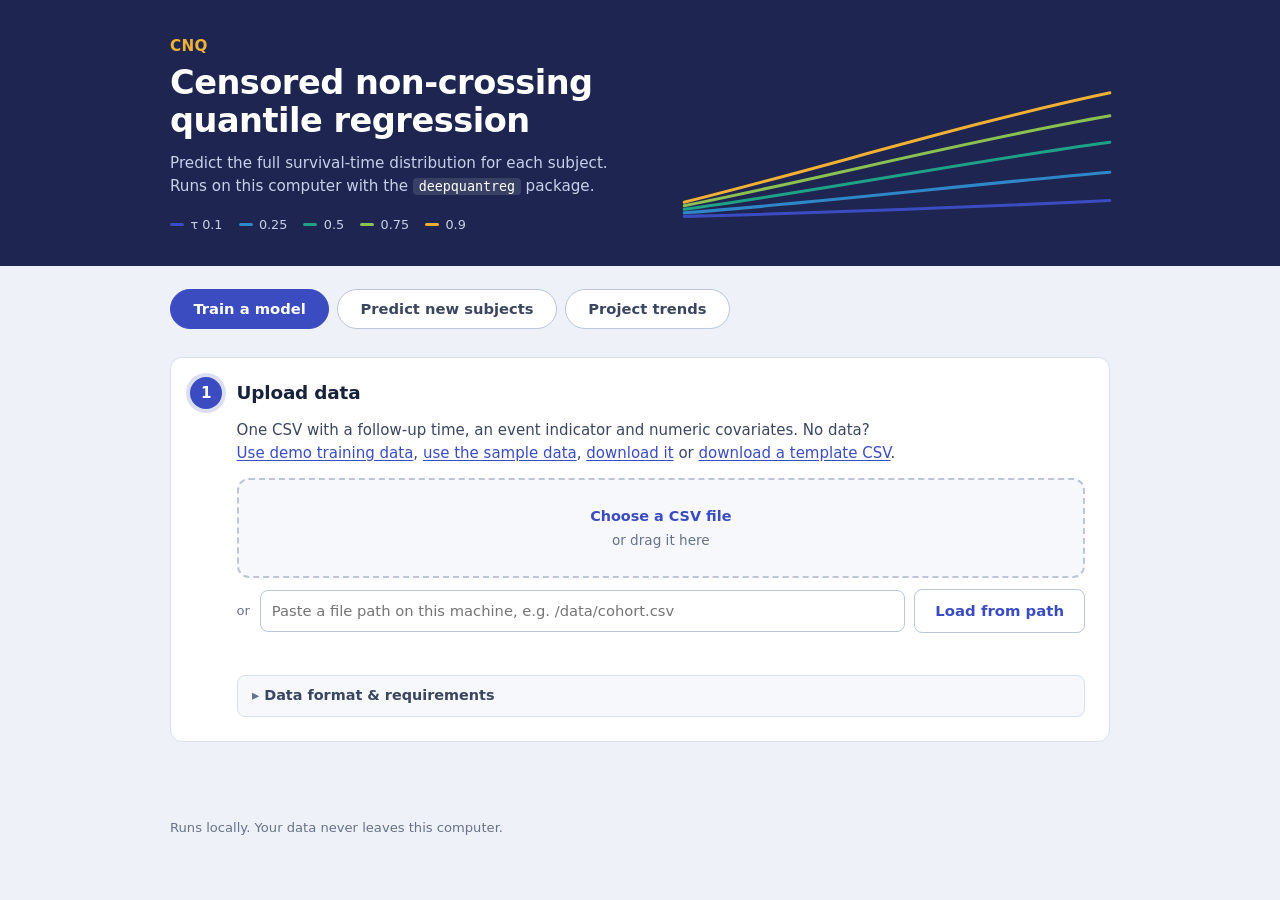
==== commit 68e07c45: "Add local-path upload: load CSVs directly from the workstation's disk Adds a text-input alternative " ====
--- a/cnq_app/static/index.html
+++ b/cnq_app/static/index.html
@@ -4,7 +4,7 @@
   <meta charset="utf-8">
   <meta name="viewport" content="width=device-width, initial-scale=1">
   <title>CNQ: Censored Non-crossing Quantile Regression</title>
-  <link rel="stylesheet" href="style.css?v=14">
+  <link rel="stylesheet" href="style.css?v=15">
 </head>
 <body>
 <header class="masthead">
@@ -54,6 +54,12 @@
       <span class="dz-title">Choose a CSV file</span>
       <span class="dz-hint">or drag it here</span>
     </label>
+    <div class="path-row">
+      <span class="path-row-or">or</span>
+      <input type="text" id="local-path" class="path-input"
+             placeholder="Paste a file path on this machine, e.g. /data/cohort.csv">
+      <button type="button" id="use-path-btn" class="btn btn-outline">Load from path</button>
+    </div>
     <p id="upload-status" class="status"></p>
 
     <details class="data-format">
@@ -502,6 +508,6 @@
 
 <footer class="foot">Runs locally. Your data never leaves this computer.</footer>
 
-<script src="app.js?v=14"></script>
+<script src="app.js?v=15"></script>
 </body>
 </html>
--- a/cnq_app/static/style.css
+++ b/cnq_app/static/style.css
@@ -331,6 +331,11 @@
 .dropzone.has-file { border-style: solid; border-color: var(--ok); background: color-mix(in srgb, var(--ok) 6%, var(--surface)); }
 .dropzone.has-file .dz-title { color: #137a66; }
 
+.path-row { display: flex; align-items: center; gap: .6rem; margin-top: .7rem; }
+.path-row-or { font-size: .82rem; color: var(--muted); flex: none; }
+.path-row .path-input { flex: 1; margin-top: 0; }
+.path-row .btn { flex: none; white-space: nowrap; }
+
 .status { margin: .6rem 0 0; font-size: .9rem; color: var(--ink-2); min-height: 1.2em; }
 .status.is-error { color: var(--danger); }
 
